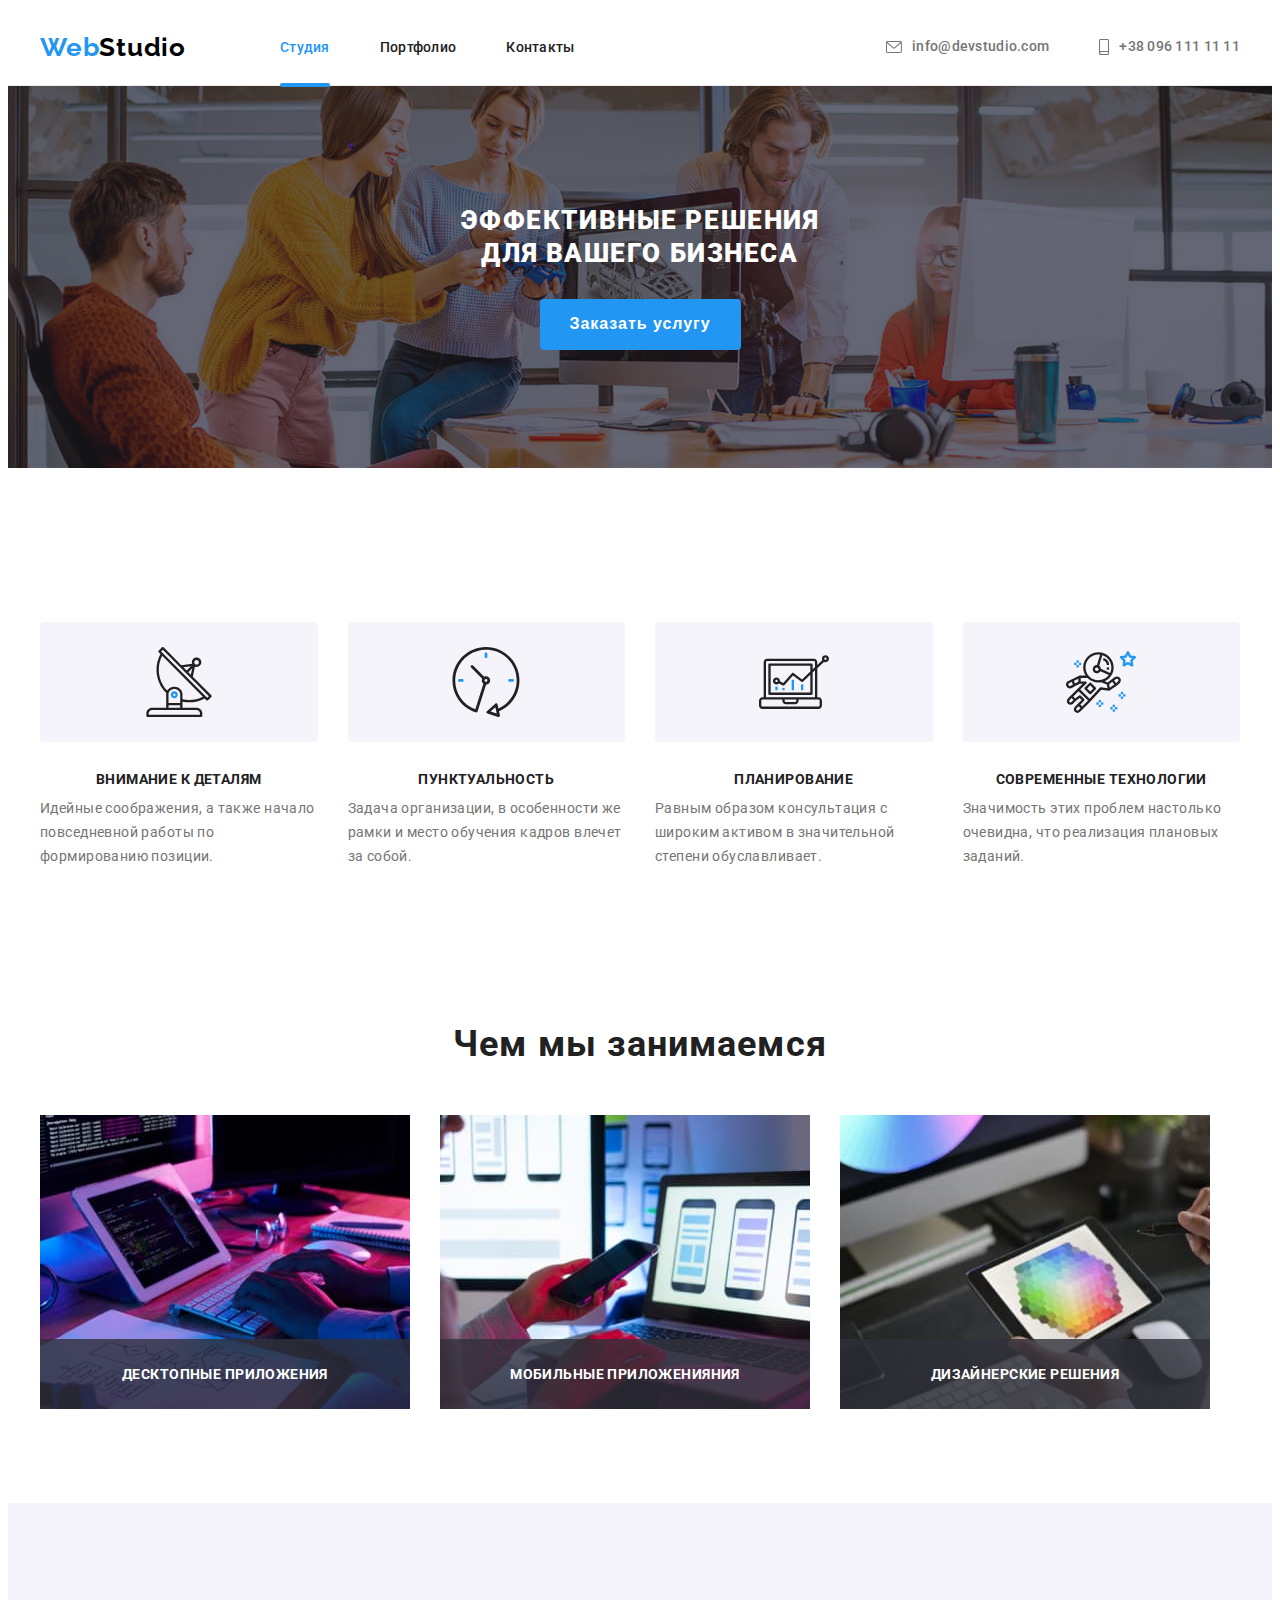
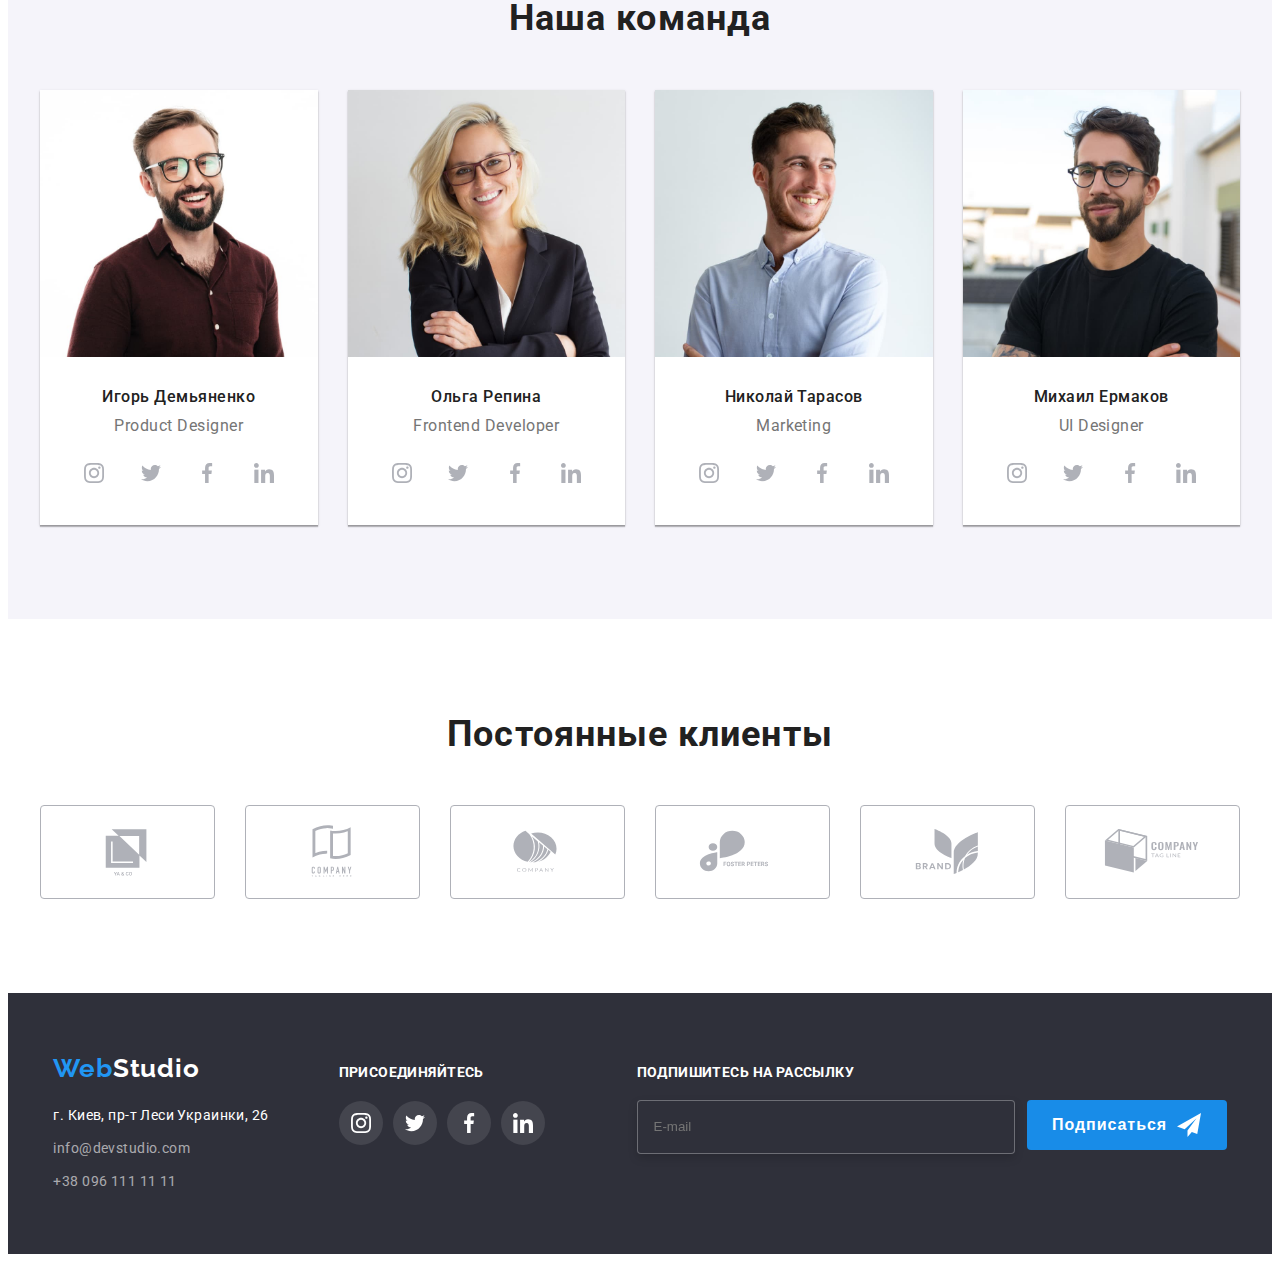
==== index.html @ 85211c17 "fin" ====
<!DOCTYPE html>
<html lang="ru">
  <head>
    <meta charset="UTF-8" />
    <meta http-equiv="X-UA-Compatible" content="IE=edge" />
    <meta name="viewport" content="width=device-width, initial-scale=1.0" />
    <title>Главная</title>
    <link rel="preconnect" href="https://fonts.googleapis.com" />
    <link rel="preconnect" href="https://fonts.gstatic.com" crossorigin />
    <link
      href="https://fonts.googleapis.com/css2?family=Raleway:wght@700&family=Roboto:wght@400;500;700;900&display=swap"
      rel="stylesheet"
    />
    <link
      rel="stylesheet"
      href="https://cdnjs.cloudflare.com/ajax/libs/modern-normalize/1.1.0/modern-normalize.min.css"
      integrity="sha512-wpPYUAdjBVSE4KJnH1VR1HeZfpl1ub8YT/NKx4PuQ5NmX2tKuGu6U/JRp5y+Y8XG2tV+wKQpNHVUX03MfMFn9Q=="
      crossorigin="anonymous"
      referrerpolicy="no-referrer"
    />
    <link rel="stylesheet" href="./css/main.min.css">
  </head>
  <body>  
    <header class="header">
      <div class="container header__container">
        <a class="logo link" href=""><span class="web">Web</span>Studio</a>
        <nav class="navigation">
          <ul class="nav-list list">
            <li class="nav-list__item">
              <a class="nav-list__link link current" href="">Студия</a>
            </li>
            <li class="nav-list__item">
              <a class="nav-list__link link" href="./portfolio.html"
                >Портфолио</a
              >
            </li>
            <li class="nav-list__item">
              <a class="nav-list__link link" href="">Контакты</a>
            </li>
          </ul>
        </nav>  
          <ul class="header-contact list">
            <li class="contact-mail-block">
              <a class="contact-mail link" href="mailto:info@devstudio.com">
                <svg class="mail-icon" width="16" height="12">
                  <use href="./img/sprite.svg#icon-envelope"></use>
                </svg>
                info@devstudio.com</a>
            </li>
            <li class="contact-number-block">
              <a class="contact-number link" href="tel:+380961111111">
                <svg class="smartphone-icon" width="10" height="16">
                  <use href="./img/sprite.svg#icon-smartphone"></use>
                </svg>
                +38 096 111 11 11</a>
            </li>
          </ul>
          <button type="button" class="mobile-menu-btn" data-modal-open> 
          <svg class="mobile-menu-btn__icon" width="40" height="40"> 
            <use href="./img/sprite.svg#burger-menu-icon" ></use> 
          </svg>
        </button>
      </div>
      <div class="mobile-menu" data-modal>
        <div class="container mobile-menu__container" >
        <button type="button" class="mobile-menu__close-btn" data-modal-close> 
          <svg class="mobile-menu__close-btn-icon" width="40" height="40"> 
            <use href="./img/sprite.svg#mobile-close-icon" ></use> 
          </svg>
        </button>
        <ul class="mob-menu-list list" >
          <li class="nav-list__item">
            <a class="nav-list__link link current" href="./index.html">Студия</a></li>
          <li class="nav-list__item">
            <a class="nav-list__link link current" href="./portfolio.html">Портфолио</a></li>
          <li class="nav-list__item">
            <a class="nav-list__link link current" href="">Контакты</a></li>
        </ul>
      </div>
      </div>
    </header>
    <main>
       <section class="hero ">
        <div class="container">
        <h1 class="main-title">Эффективные решения для вашего бизнеса</h1>
        <button class="model-button" type="button" data-modal-open>Заказать услугу</button>
        </div>
       </section>
      <section class="section">
        <div class="container">
          <h2 class="visually-hidden">Перечень выгод</h2>
          <ul class="benefits list">
            <li class="benefits-block">
              <div class="benefits-wraper">
                <svg class="benefits-icon" width="70" height="70">
                  <use href="./img/sprite.svg#icon-antenna"></use>
                </svg>
              </div>
              <h3 class="benefits-list">Внимание к деталям</h3>
              <p class="benefits-item">
                Идейные соображения, а также начало повседневной работы по
                формированию позиции.
              </p>
            </li>
            <li class="benefits-block">
              <div class="benefits-wraper">
                <svg class="benefits-icon" width="70" height="70">
                  <use href="./img/sprite.svg#icon-clock"></use>
                </svg>
              </div>
              <h3 class="benefits-list">Пунктуальность</h3>
              <p class="benefits-item">
                Задача организации, в особенности же рамки и место обучения
                кадров влечет за собой.
              </p>
            </li>
            <li class="benefits-block">
              <div class="benefits-wraper">
                <svg class="benefits-icon" width="70" height="70">
                  <use href="./img/sprite.svg#icon-diagram-1"></use>
                </svg>
              </div>
              <h3 class="benefits-list">Планирование</h3>
              <p class="benefits-item">
                Равным образом консультация с широким активом в значительной
                степени обуславливает.
              </p>
            </li>
            <li class="benefits-block">
              <div class="benefits-wraper">
                <svg class="benefits-icon" width="70" height="70">
                  <use href="./img/sprite.svg#icon-astronaut"></use>
                </svg>
              </div>
              <h3 class="benefits-list">Современные технологии</h3>
              <p class="benefits-item">
                Значимость этих проблем настолько очевидна, что реализация
                плановых заданий.
              </p>
            </li>
          </ul>
        </div>
      </section>
      <section class="section about-section">
        <div class="container">
        <h2 class="about">Чем мы занимаемся</h2>
        <ul class="about-item list">
          <li class="box">
            <img src="img/img1.jpg" alt="клавиатура" width="370" height="294" />
          <p class="box-overlay" >Десктопные приложения</p>
          </li>

          <li class="box">
            <img src="img/img2.jpg" alt="ноут" width="370" height="294" />
            <p class="box-overlay" >Мобильные приложенияния</p>
          </li>

          <li class="box">
            <img src="img/img3.jpg" alt="планшет" width="370" height="294" />
            <p class="box-overlay" >Дизайнерские решения</p>
          </li>
        </ul>
        </div>
      </section>
      <section class="our-team section">
        <div class="container">
          <h2 class="team">Наша команда</h2>
          <ul class="team-list list">
              <li class="team-card">
                <img
                  src="img/img4.jpg" 
                  alt="Игорь Демьяненко"
                  width="270"
                  height="260"
                />
                <div class="worker">
                <h3 class="name">Игорь Демьяненко</h3>
                <p class="position" lang="en">Product Designer</p>
                  <ul class="social-list list">
                    <li class="social-list__item">
                      <a class="social-list__link" href="">
                        <svg class="social-list-icon" width="20" height="20">
                          <use href="./img/sprite.svg#icon-instagram"></use>
                        </svg>
                      </a>
                    </li>
                    <li class="social-list__item">
                      <a class="social-list__link" href="">
                        <svg class="social-list-icon" width="20" height="20">
                          <use href="./img/sprite.svg#icon-twitter"></use>
                        </svg>
                      </a>
                    </li>
                    <li class="social-list__item">
                      <a class="social-list__link" href="">
                        <svg class="social-list-icon" width="20" height="20">
                          <use href="./img/sprite.svg#icon-facebook"></use>
                        </svg>
                      </a>
                    </li>
                    <li class="social-list__item">
                      <a class="social-list__link" href="">
                        <svg class="social-list-icon" width="20" height="20">
                          <use href="./img/sprite.svg#icon-linkedin"></use>
                        </svg>
                      </a>
                    </li>
                  </ul>
              </li>
            <li class="team-card">
              <img
                src="img/img5.jpg"
                alt="Ольга Репина"
                width="270"
                height="260"
              />
              <div class="worker">
              <h3 class="name">Ольга Репина</h3>
              <p class="position" lang="en">Frontend Developer</p>
              <ul class="social-list list">
                <li class="social-list__item">
                  <a class="social-list__link" href="">
                    <svg class="social-list-icon" width="20" height="20">
                      <use href="./img/sprite.svg#icon-instagram"></use>
                    </svg>
                  </a>
                </li>
                <li class="social-list__item">
                  <a class="social-list__link" href="">
                    <svg class="social-list-icon" width="20" height="20">
                      <use href="./img/sprite.svg#icon-twitter"></use>
                    </svg>
                  </a>
                </li>
                <li class="social-list__item">
                  <a class="social-list__link" href="">
                    <svg class="social-list-icon" width="20" height="20">
                      <use href="./img/sprite.svg#icon-facebook"></use>
                    </svg>
                  </a>
                </li>
                <li class="social-list__item">
                  <a class="social-list__link" href="">
                    <svg class="social-list-icon" width="20" height="20">
                      <use href="./img/sprite.svg#icon-linkedin"></use>
                    </svg>
                  </a>
                </li>
              </ul>
              </div>
            </li>
            <li class="team-card">
              <img
                src="img/img6.jpg"
                alt="Николай Тарасов"
                width="270"
                height="260"
              />
              <div class="worker">
              <h3 class="name">Николай Тарасов</h3>
              <p class="position" lang="en">Marketing</p>
              <ul class="social-list list">
                <li class="social-list__item">
                  <a class="social-list__link" href="">
                    <svg class="social-list-icon" width="20" height="20">
                      <use href="./img/sprite.svg#icon-instagram"></use>
                    </svg>
                  </a>
                </li>
                <li class="social-list__item">
                  <a class="social-list__link" href="">
                    <svg class="social-list-icon" width="20" height="20">
                      <use href="./img/sprite.svg#icon-twitter"></use>
                    </svg>
                  </a>
                </li>
                <li class="social-list__item">
                  <a class="social-list__link" href="">
                    <svg class="social-list-icon" width="20" height="20">
                      <use href="./img/sprite.svg#icon-facebook"></use>
                    </svg>
                  </a>
                </li>
                <li class="social-list__item">
                  <a class="social-list__link" href="">
                    <svg class="social-list-icon" width="20" height="20">
                      <use href="./img/sprite.svg#icon-linkedin"></use>
                    </svg>
                  </a>
                </li>
              </ul>
              </div>
            </li>
            <li class="team-card">
              <img
                src="img/img7.jpg"
                alt="Михаил Ермаков"
                width="270"
                height="260"
              />
              <div class="worker">
              <h3 class="name">Михаил Ермаков</h3>
              <p class="position" lang="en">UI Designer</p>
              <ul class="social-list list">
                <li class="social-list__item">
                  <a class="social-list__link" href="">
                    <svg class="social-list-icon" width="20" height="20">
                      <use href="./img/sprite.svg#icon-instagram"></use>
                    </svg>
                  </a>
                </li>
                <li class="social-list__item">
                  <a class="social-list__link" href="">
                    <svg class="social-list-icon" width="20" height="20">
                      <use href="./img/sprite.svg#icon-twitter"></use>
                    </svg>
                  </a>
                </li>
                <li class="social-list__item">
                  <a class="social-list__link" href="">
                    <svg class="social-list-icon" width="20" height="20">
                      <use href="./img/sprite.svg#icon-facebook"></use>
                    </svg>
                  </a>
                </li>
                <li class="social-list__item">
                  <a class="social-list__link" href="">
                    <svg class="social-list-icon" width="20" height="20">
                      <use href="./img/sprite.svg#icon-linkedin"></use>
                    </svg>
                  </a>
                </li>
              </ul>
              </div>
            </li>
          </ul>
        </div>
      </section>
      <section class="clients section">
        <div class="container">
          <h2 class="clients-title">Постоянные клиенты</h2>
          <ul class="clients-list list">
            <li class="clients-list-item">
              <a class="clients-icon" href="">
                <svg class="clients-icon-logo" width="106" height="60">
                  <use href="./img/sprite.svg#icon-Logo" width="106" height="60">
                  </use>
                </svg>
              </a>
            </li>
            <li class="clients-list-item">
              <a class="clients-icon" href="">
                <svg class="clients-icon-logo" width="106" height="60">
                  <use href="./img/sprite.svg#icon-Logo-1" width="106" height="60">
                  </use>
                </svg>
              </a>
            </li>
            <li class="clients-list-item">
              <a class="clients-icon" href="">
                <svg class="clients-icon-logo" width="106" height="60">
                  <use href="./img/sprite.svg#icon-Logo-2" width="106" height="60">
                  </use>
                </svg>
              </a>
            </li>
            <li class="clients-list-item">
              <a class="clients-icon" href="">
                <svg class="clients-icon-logo" width="106" height="60">
                  <use href="./img/sprite.svg#icon-Logo-3" width="106" height="60">
                  </use>
                </svg>
              </a>
            </li>
            <li class="clients-list-item">
              <a class="clients-icon" href="">
                <svg class="clients-icon-logo" width="106" height="60">
                  <use href="./img/sprite.svg#icon-Logo-4" width="106" height="60">
                  </use>
                </svg>
              </a>
            </li>
            <li class="clients-list-item">
              <a class="clients-icon" href="">
                <svg class="clients-icon-logo" width="106" height="60">
                  <use href="./img/sprite.svg#icon-Logo-5" width="106" height="60">
                  </use>
                </svg>
              </a>
            </li>
          </ul>
        </div>
      </section>
    </main>
    <footer class="footer">
      <div class="footer-adress container">
        <div class="footer-wrapper">
          <a class="logo-footer link" href=""
            ><span class="web-footer">Web</span>Studio</a>
          <address class="info-footer">
            <ul class="footer-list list">
              <li class="about-footer">
                <a
                  class="adres link"
                  href="https://goo.gl/maps/2WYLxE3mtBU3Ya3W9"
                  target="_blank"
                  rel="noopener noreferrer"
                  >г. Киев, пр-т Леси Украинки, 26</a
                >
              </li>
              <li class="about-footer">
                <a class="mail-footer link" href="mailto:info@devstudio.com"
                  >info@devstudio.com</a
                >
              </li>
              <li class="about-footer">
                <a class="tel-footer link" href="tel:+380961111111"
                  >+38 096 111 11 11</a
                >
              </li>
            </ul>
          </address>
        </div>
      <div class="footer-social">
        <h2 class="connect" >
          Присоединяйтесь
        </h2>
        <ul class="footer-list-social list" >
          <li class="social-list-item">
            <a class="footer-social-list-link" href="">
              <svg class="footer-social-list-icon" width="20" height="20">
                <use href="./img/sprite.svg#icon-instagram"></use>
              </svg>
            </a>
          </li>
          <li class="social-list-item">
            <a class="footer-social-list-link" href="">
              <svg class="footer-social-list-icon" width="20" height="20">
                <use href="./img/sprite.svg#icon-twitter"></use>
              </svg>
            </a>
          </li>
          <li class="social-list-item">
            <a class="footer-social-list-link" href="">
              <svg class="footer-social-list-icon" width="20" height="20">
                <use href="./img/sprite.svg#icon-facebook"></use>
              </svg>
            </a>
          </li>
          <li class="social-list-item">
            <a class="footer-social-list-link" href="">
              <svg class="footer-social-list-icon" width="20" height="20">
                <use href="./img/sprite.svg#icon-linkedin"></use>
              </svg>
            </a>
          </li>
        </ul>
      </div>
        <form class="contact-form-footer">
          <label class="contact-form-field">
           <span class="contact-form-field-name-footer">Подпишитесь на рассылку</span>
           <span class="contact-form-input-wrapper-footer">
            <input name="user-email" class="contact-form-input-footer" type="email" placeholder="E-mail" >
           </span>
          </label>
          <button type="submit" class="contact-form-btn-footer">Подписаться
            <svg class="form-icon-footer" width="24" height="24">
              <use href="./img/sprite.svg#icon-send"></use>
            </svg>
          </button>
        </form>
    </div>
   
    </footer>
    <div class="backdrop is-hidden" data-modal>
      <div class="modal">
        <button type="button" class="modal-close-btn" data-modal-close>
            <svg class="modal-close-icon" width="18" height="18">
              <use href="./img/sprite.svg#icon-close" ></use>
            </svg>
        </button>
        <p class="contact-form-field-title">Оставьте свои данные, мы вам перезвоним</p>
        <form class="contact-form">
          <label class="contact-form-field">
             <span class="contact-form-field-name">Имя</span>
             <span class="contact-form-input-wrapper">
              <input name="user-name" class="contact-form-input" type="text" required>
              <svg class="form-icon" width="12" height="12">
                <use href="./img/sprite.svg#icon-name"></use>
              </svg>
             </span>
          </label>
          <label class="contact-form-field">
            <span class="contact-form-field-name">Телефон</span>
            <span class="contact-form-input-wrapper">
             <input name="user-phone" class="contact-form-input" type="tel" required>
             <svg class="form-icon" width="12" height="12">
              <use href="./img/sprite.svg#icon-tel"></use>
            </svg>
            </span>
          </label>
          <label class="contact-form-field">
            <span class="contact-form-field-name">Почта</span>
            <span class="contact-form-input-wrapper">
             <input name="user-email" class="contact-form-input" type="email" required>   
             <svg class="form-icon" width="12" height="12">
              <use href="./img/sprite.svg#icon-mail"></use>
            </svg>
            </span>
           </label>
          <label>
            <span class="contact-form-field-name">Коментарий</span>
            <textarea name="user-message" class="contact-form-message" placeholder="Введите текст" required ></textarea>
          </label>
          <div class="contact-form-checkbox">
            <input name="accept-policy" class="contact-form-input-checkbox visually-hidden" type="checkbox" id="policy-checkbox" required>
            <label for="policy-checkbox" class="contact-form-checkbox-label">Соглашаюсь с рассылкой и принимаю&nbsp; <a class="policy" href="">Условия договора</a></label>
          </div>
          <button type="submit" class="contact-form-submit-btn">Отправить</button>
        </form>
      </div>
    </div>
    <script src="./js/modal.js"></script>
    <script src="./js/menu.js"></script>
  </body>
</html>
---- css/main.min.css ----
:root{--primary-font-family: "Roboto", sans-serif;--secondary-font-family: "Raleway", sans-serif;--accent-color: #2196f3;--primery-text-color: #212121;--secondary-text-color-light: #757575;--secondary-text-color-dark: #ffffff;--primery-text-color-logo: #000000}.visually-hidden{position:absolute;width:1px;height:1px;margin:-1px;border:0;padding:0;white-space:nowrap;-webkit-clip-path:inset(100%);clip-path:inset(100%);clip:rect(0 0 0 0);overflow:hidden}body{font-family:var(--primary-font-family);font-size:14px;letter-spacing:0.03em;background-color:var(--secondary-text-color-dark);color:var(--primery-text-color-logo)}h1,h2,h3,h4,h5,h6,p{margin-top:0;margin-bottom:0}ul{margin-top:0;margin-bottom:0;padding-left:0}img{display:block;max-width:100%;height:auto;width:100%}.list{list-style:none;padding:0;margin:0}.link{text-decoration:none}.section{padding-top:60px;padding-bottom:50px}@media screen and (min-width: 1200px){.section{padding-top:94px;padding-bottom:94px}}.container{padding-left:15px;padding-right:15px;margin:0 auto}.header__container{position:relative;display:-webkit-box;display:-ms-flexbox;display:flex;-webkit-box-pack:justify;-ms-flex-pack:justify;justify-content:space-between;-webkit-box-align:center;-ms-flex-align:center;align-items:center}@media screen and (min-width: 480px){.container{width:480px}}@media screen and (min-width: 768px){.container{width:768px}}@media screen and (min-width: 1200px){.container{width:1200px}}.model-button{padding:10px 30px;border-radius:4px;font-weight:700;font-size:16px;line-height:1.88;letter-spacing:0.06em;color:var(--secondary-text-color-dark);cursor:pointer;border:transparent;background-color:#2196f3}.model-button:hover,.model-button:focus{background-color:var(--accent-color);color:var(--secondary-text-color-dark)}.model-button-filter{font-weight:500;font-size:16px;padding:6px 22px;line-height:1.63;letter-spacing:0.03em;background-color:#f5f4fa;color:var(--primery-text-color);cursor:pointer;border-radius:4px;border:none;-webkit-transition:background-color 250ms cubic-bezier(0.4, 0, 0.2, 1),color 250ms cubic-bezier(0.4, 0, 0.2, 1),-webkit-box-shadow 250ms cubic-bezier(0.4, 0, 0.2, 1);transition:background-color 250ms cubic-bezier(0.4, 0, 0.2, 1),color 250ms cubic-bezier(0.4, 0, 0.2, 1),-webkit-box-shadow 250ms cubic-bezier(0.4, 0, 0.2, 1);transition:background-color 250ms cubic-bezier(0.4, 0, 0.2, 1),color 250ms cubic-bezier(0.4, 0, 0.2, 1),box-shadow 250ms cubic-bezier(0.4, 0, 0.2, 1);transition:background-color 250ms cubic-bezier(0.4, 0, 0.2, 1),color 250ms cubic-bezier(0.4, 0, 0.2, 1),box-shadow 250ms cubic-bezier(0.4, 0, 0.2, 1),-webkit-box-shadow 250ms cubic-bezier(0.4, 0, 0.2, 1)}.model-button-filter:hover,.model-button-filter:focus{-webkit-box-shadow:0px 3px 1px rgba(0,0,0,0.1),0px 1px 2px rgba(0,0,0,0.08),0px 2px 2px rgba(0,0,0,0.12);box-shadow:0px 3px 1px rgba(0,0,0,0.1),0px 1px 2px rgba(0,0,0,0.08),0px 2px 2px rgba(0,0,0,0.12);background-color:var(--accent-color);color:var(--secondary-text-color-dark)}.main-title{margin:0 auto 30px;font-weight:900;font-size:26px;line-height:1.26;letter-spacing:0.06em;text-transform:uppercase;color:var(--secondary-text-color-dark);max-width:360px}.clients-title{text-align:center;margin-bottom:50px;font-weight:700;font-size:36px;line-height:1.17;letter-spacing:0.03em;color:var(--primery-text-color)}.contact-form-field-title{margin-bottom:12px;font-weight:700;font-size:20px;line-height:23px;text-align:center;letter-spacing:0.03em}.social-list{display:-webkit-box;display:-ms-flexbox;display:flex;-webkit-box-pack:justify;-ms-flex-pack:justify;justify-content:space-between}.social-list-item:not(:last-child){margin-right:10px}.social-list__link{display:-webkit-box;display:-ms-flexbox;display:flex;-webkit-box-align:center;-ms-flex-align:center;align-items:center;-webkit-box-pack:center;-ms-flex-pack:center;justify-content:center;width:44px;height:44px;border-radius:50%;-webkit-transition:background-color 250ms cubic-bezier(0.4, 0, 0.2, 1);transition:background-color 250ms cubic-bezier(0.4, 0, 0.2, 1)}.social-list__link:hover,.social-list__link:focus{background-color:#2196f3}.social-list-icon{fill:#afb1b8;-webkit-transition:fill 250ms cubic-bezier(0.4, 0, 0.2, 1);transition:fill 250ms cubic-bezier(0.4, 0, 0.2, 1)}.social-list__link:hover .social-list-icon,.social-list__link:focus .social-list-icon{fill:#ffffff}@media screen and (max-width: 1199px){.footer-social{text-align:center}}@media screen and (min-width: 1200px){.footer-social{margin-left:70px}}.footer-social-list-icon{fill:#ffffff}.footer-list-social{display:-webkit-box;display:-ms-flexbox;display:flex}@media screen and (max-width: 767px){.footer-list-social{-webkit-box-pack:center;-ms-flex-pack:center;justify-content:center}}.footer-social-list-link{display:-webkit-box;display:-ms-flexbox;display:flex;-webkit-box-align:center;-ms-flex-align:center;align-items:center;-webkit-box-pack:center;-ms-flex-pack:center;justify-content:center;width:44px;height:44px;border-radius:50%;background-color:rgba(255,255,255,0.1);-webkit-transition:background-color 250ms cubic-bezier(0.4, 0, 0.2, 1);transition:background-color 250ms cubic-bezier(0.4, 0, 0.2, 1)}.footer-social-list-link:hover,.footer-social-list-link:focus{background-color:#2196f3}.logo{font-family:var(--secondary-font-family);font-weight:700;font-size:26px;line-height:1.19;letter-spacing:0.03em;color:var(--primery-text-color-logo);margin-right:94px}@media screen and (max-width: 1199px){.logo{margin-right:0}}.logo-footer{font-family:var(--secondary-font-family);font-weight:700;font-size:26px;line-height:1.19;letter-spacing:0.03em;color:var(--secondary-text-color-dark)}.web-footer{color:var(--accent-color)}.backdrop{position:fixed;top:0;left:0;width:100%;height:100%;background-color:rgba(0,0,0,0.2);-webkit-transition:opacity 500ms linear, visibility 500ms linear;transition:opacity 500ms linear, visibility 500ms linear}.backdrop.is-hidden{opacity:0;visibility:hidden;pointer-events:none}.modal{width:528px;height:580px;padding:40px;background-color:#ffffff;position:absolute;top:50%;left:50%;-webkit-transform:translate(-50%, -50%);transform:translate(-50%, -50%)}.modal-close-icon:hover{fill:var(--accent-color);-webkit-transition:fill 250ms cubic-bezier(0.4, 0, 0.2, 1);transition:fill 250ms cubic-bezier(0.4, 0, 0.2, 1)}.modal-close-btn{position:absolute;top:8px;right:8px;padding:0;display:-webkit-box;display:-ms-flexbox;display:flex;-webkit-box-pack:center;-ms-flex-pack:center;justify-content:center;-webkit-box-align:center;-ms-flex-align:center;align-items:center;width:30px;height:30px;border-radius:50%;border:1px solid rgba(0,0,0,0.1);background-color:transparent;cursor:pointer;-webkit-transition:border-color 250ms cubic-bezier(0.4, 0, 0.2, 1);transition:border-color 250ms cubic-bezier(0.4, 0, 0.2, 1)}.modal-close-btn:focus,.modal-close-btn:hover{border-color:var(--accent-color)}.contact-form-field{display:block;margin-bottom:4px}.contact-form-input{width:100%;height:40px;padding-left:42px;border:1px solid rgba(33,33,33,0.2);border-radius:4px;margin-top:4px;cursor:pointer;-webkit-transition:border-color 250ms cubic-bezier(0.4, 0, 0.2, 1);transition:border-color 250ms cubic-bezier(0.4, 0, 0.2, 1)}.contact-form-input:focus,.contact-form-input:hover{outline:none;border-color:var(--accent-color)}.contact-form-input:focus+.form-icon{fill:var(--accent-color)}.contact-form-message{width:100%;height:138px;border:1px solid rgba(33,33,33,0.2);border-radius:4px;margin-top:4px;padding:12px 16px;resize:none;cursor:pointer;-webkit-transition:border-color 250ms cubic-bezier(0.4, 0, 0.2, 1);transition:border-color 250ms cubic-bezier(0.4, 0, 0.2, 1)}.contact-form-message::-webkit-input-placeholder{font-weight:400;font-size:14px;line-height:16px;letter-spacing:0.01em;color:rgba(117,117,117,0.5)}.contact-form-message:-ms-input-placeholder{font-weight:400;font-size:14px;line-height:16px;letter-spacing:0.01em;color:rgba(117,117,117,0.5)}.contact-form-message::-ms-input-placeholder{font-weight:400;font-size:14px;line-height:16px;letter-spacing:0.01em;color:rgba(117,117,117,0.5)}.contact-form-message::placeholder{font-weight:400;font-size:14px;line-height:16px;letter-spacing:0.01em;color:rgba(117,117,117,0.5)}.contact-form-message:focus,.contact-form-message:hover{outline:none;border-color:var(--accent-color)}.contact-form-field-name{font-weight:400;font-size:12px;line-height:14px;letter-spacing:0.01em;color:#757575}.contact-form-input-wrapper{position:relative;display:block;margin-top:4px}.form-icon{position:absolute;width:12px;height:12px;top:54%;left:12px;-webkit-transform:translateY(-50%);transform:translateY(-50%);-webkit-transition:fill 250ms cubic-bezier(0.4, 0, 0.2, 1);transition:fill 250ms cubic-bezier(0.4, 0, 0.2, 1)}.contact-form-checkbox-label{display:-webkit-box;display:-ms-flexbox;display:flex;-webkit-box-align:center;-ms-flex-align:center;align-items:center;font-weight:400;font-size:14px;line-height:24px;letter-spacing:0.03em;color:#757575}.contact-form-checkbox-label::before{display:inline-block;width:16px;height:16px;border:1px solid #212121;border-radius:2px;content:"";margin-right:8px}.contact-form-input-checkbox:focus+.contact-form-checkbox-label::before{outline:1px solid var(--accent-color);border:none}.contact-form-input-checkbox:checked+.contact-form-checkbox-label::before{background-color:var(--accent-color);background-image:url(../img/checkbox-icon.svg);background-position:center;background-repeat:no-repeat;border:none}.policy{color:var(--accent-color)}.contact-form-submit-btn{display:block;padding:10px 56px;width:200px;height:50px;margin-top:30px;margin-left:auto;margin-right:auto;border-radius:4px;font-weight:700;font-size:16px;line-height:1.88;letter-spacing:0.06em;color:var(--secondary-text-color-dark);cursor:pointer;border:transparent;background:#188CE8}@media screen and (min-width: 1200px){.contact-form-footer{display:-webkit-box;display:-ms-flexbox;display:flex;margin-left:92px}}@media screen and (max-width: 1199px){.contact-form-footer .contact-form-field{text-align:center;margin-top:60px}}@media screen and (min-width: 768px) and (max-width: 1199px){.contact-form-footer{margin-top:60px}}.contact-form-field-name-footer{font-weight:700;text-transform:uppercase;color:var(--secondary-text-color-dark)}.contact-form-input-wrapper-footer{display:block;margin-top:20px}.contact-form-input-footer{width:100%;height:50px;padding-left:16px;background-color:#2F303A;border:1px solid rgba(255,255,255,0.3);-webkit-filter:drop-shadow(0px 4px 4px rgba(0,0,0,0.15));filter:drop-shadow(0px 4px 4px rgba(0,0,0,0.15));border-radius:4px;color:var(--secondary-text-color-dark)}@media screen and (min-width: 768px){.contact-form-input-footer{width:450px}}@media screen and (min-width: 1200px){.contact-form-input-footer{width:358px}}.contact-form-btn-footer{margin-left:auto;margin-right:auto;display:-webkit-box;display:-ms-flexbox;display:flex;-webkit-box-pack:center;-ms-flex-pack:center;justify-content:center;-webkit-box-align:center;-ms-flex-align:center;align-items:center;width:200px;height:50px;margin-top:20px;border-radius:4px;font-weight:700;font-size:16px;line-height:1.88;letter-spacing:0.06em;color:var(--secondary-text-color-dark);cursor:pointer;border:transparent;background:#188CE8}@media screen and (min-width: 1200px){.contact-form-btn-footer{margin-left:12px;margin-top:36px}}.form-icon-footer{margin-left:10px}@media screen and (max-width: 767px){.navigation{display:none}}@media screen and (max-width: 767px){.header-contact{display:none}}@media screen and (min-width: 1200px){.header-contact{margin-left:auto;display:-webkit-box;display:-ms-flexbox;display:flex}}.header{position:relative;padding-top:10px;padding-bottom:10px}@media screen and (min-width: 768px){.header{padding-top:24px;padding-bottom:22px;border-bottom:1px solid #ececec}}.web{color:var(--accent-color)}.mobile-menu-btn{background-color:transparent;border:none;padding:0;line-height:0}@media screen and (min-width: 768px){.mobile-menu-btn{display:none}}.mobile-menu{position:absolute;top:0;left:0;overflow:auto;width:100%;height:100vh;background-color:#ffffff;opacity:0;visibility:hidden;pointer-events:none;-webkit-transition:opacity 250ms linear, visibility 250ms linear;transition:opacity 250ms linear, visibility 250ms linear}.mobile-menu.is-open{opacity:1;visibility:visible;pointer-events:auto}.mobile-menu__close-btn{position:absolute;top:10px;right:15px;background-color:transparent;border:none;padding:0;line-height:0}.mobile-menu__container{position:relative;padding-top:48px;padding-bottom:48px;padding-left:40px}.mob-menu-list{font-style:normal;font-weight:500;font-size:40px;line-height:47px;letter-spacing:.02em}.mob-menu-list-item{margin-bottom:32px}.mob-menu-list-link{text-decoration:none;color:#212121}.nav-list__link{font-weight:500;font-size:14px;line-height:1.14;letter-spacing:0.02em;color:var(--primery-text-color);-webkit-transition:color 250ms cubic-bezier(0.4, 0, 0.2, 1);transition:color 250ms cubic-bezier(0.4, 0, 0.2, 1)}.nav-list__link:hover,.nav-list__link:focus{color:var(--accent-color)}@media screen and (min-width: 1200px){.header__container{display:-webkit-box;display:-ms-flexbox;display:flex;-webkit-box-align:center;-ms-flex-align:center;align-items:center}}@media screen and (min-width: 768px){.nav-list{display:-webkit-box;display:-ms-flexbox;display:flex;-webkit-box-align:center;-ms-flex-align:center;align-items:center}}@media screen and (min-width: 1200px){.header-contact{margin-left:auto;display:-webkit-box;display:-ms-flexbox;display:flex}}.web{color:var(--accent-color)}.nav-list__link{font-weight:500;font-size:14px;line-height:1.14;letter-spacing:0.02em;color:var(--primery-text-color);-webkit-transition:color 250ms cubic-bezier(0.4, 0, 0.2, 1);transition:color 250ms cubic-bezier(0.4, 0, 0.2, 1)}.nav-list__link:hover,.nav-list__link:focus{color:var(--accent-color)}@media screen and (min-width: 768px){.nav-list__item{position:relative}.nav-list__item:not(:last-child){margin-right:50px}}.current{color:var(--accent-color)}.current::after{content:"";position:absolute;bottom:-31px;left:0;width:100%;height:4px;border-radius:2px;background-color:var(--accent-color)}.contact-mail-block{display:-webkit-box;display:-ms-flexbox;display:flex}@media screen and (max-width: 1199px){.contact-mail-block{margin-bottom:6px}}@media screen and (min-width: 1200px){.contact-mail-block{margin-right:50px}}.contact-mail{display:-webkit-box;display:-ms-flexbox;display:flex;-webkit-box-align:center;-ms-flex-align:center;align-items:center;font-weight:500;font-size:14px;line-height:1.14;letter-spacing:0.02em;color:var(--secondary-text-color-light);-webkit-transition:color 250ms cubic-bezier(0.4, 0, 0.2, 1);transition:color 250ms cubic-bezier(0.4, 0, 0.2, 1)}.contact-mail:hover,.contact-mail:focus{color:var(--accent-color)}.mail-icon{margin-right:10px;fill:currentColor;height:16px}.contact-number-block{display:-webkit-box;display:-ms-flexbox;display:flex}.smartphone-icon{margin-right:10px;fill:currentColor;height:16px}.contact-number{display:-webkit-box;display:-ms-flexbox;display:flex;-webkit-box-align:center;-ms-flex-align:center;align-items:center;font-weight:500;font-size:14px;line-height:1.14;letter-spacing:0.02em;color:var(--secondary-text-color-light);-webkit-transition:color 250ms cubic-bezier(0.4, 0, 0.2, 1);transition:color 250ms cubic-bezier(0.4, 0, 0.2, 1)}.contact-number:hover,.contact-number:focus{color:var(--accent-color)}.hero{background-image:-webkit-gradient(linear, left top, left bottom, from(rgba(47,48,58,0.4)), to(rgba(47,48,58,0.4))),url("../img/hero/Img (9).jpg");background-image:linear-gradient(rgba(47,48,58,0.4), rgba(47,48,58,0.4)),url("../img/hero/Img (9).jpg");background-size:cover;background-repeat:no-repeat;background-position:center;background-color:#c4c4c4;text-align:center;padding-top:118px;padding-bottom:118px;margin-right:auto;margin-left:auto}.our-team{background-color:#f5f4fa}.team{margin-bottom:50px;text-align:center;font-weight:700;font-size:36px;line-height:1.17;letter-spacing:0.03em;color:var(--primery-text-color)}.team-list{display:-webkit-box;display:-ms-flexbox;display:flex;-ms-flex-wrap:wrap;flex-wrap:wrap;gap:30px}.team-card{-webkit-box-shadow:0px 1px 3px rgba(0,0,0,0.12),0px 1px 1px rgba(0,0,0,0.14),0px 2px 1px rgba(0,0,0,0.2);box-shadow:0px 1px 3px rgba(0,0,0,0.12),0px 1px 1px rgba(0,0,0,0.14),0px 2px 1px rgba(0,0,0,0.2);background-color:#ffffff}@media screen and (min-width: 768px){.team-card{width:calc((100% - 30px) / 2)}}@media screen and (min-width: 1200px){.team-card{width:calc((100% - 90px) / 4)}}.worker{padding-top:30px;padding-bottom:30px;padding-left:32px;padding-right:32px}.name{text-align:center;font-weight:500;font-size:16px;line-height:1.19;letter-spacing:0.03em;color:var(--primery-text-color)}.position{text-align:center;margin-top:10px;font-size:16px;line-height:1.19;letter-spacing:0.03em;color:var(--secondary-text-color-light);margin-bottom:16px}.benefits{margin-top:60px;margin-bottom:60px;display:-webkit-box;display:-ms-flexbox;display:flex;-ms-flex-wrap:wrap;flex-wrap:wrap;gap:30px}.benefits-wraper{display:-webkit-box;display:-ms-flexbox;display:flex;-webkit-box-pack:center;-ms-flex-pack:center;justify-content:center;-webkit-box-align:center;-ms-flex-align:center;align-items:center;height:120px;margin-bottom:30px;border-radius:4px;background-color:#f5f4fa}.benefits-list{text-align:center;margin-bottom:10px;font-weight:700;font-size:14px;line-height:1.14;letter-spacing:0.03em;text-transform:uppercase;color:var(--primery-text-color)}.benefits-item{font-size:14px;line-height:1.71;letter-spacing:0.03em;color:var(--secondary-text-color-light)}.benefits-block{width:100%}@media screen and (min-width: 768px){.benefits-block{width:calc((100% - 30px) / 2)}}@media screen and (min-width: 1200px){.benefits-block{width:calc((100% - 90px) / 4)}}.about-section{padding-top:0px}@media screen and (max-width: 1199px){.about-section{display:none}}.about{text-align:center;margin-bottom:50px;font-weight:700;font-size:36px;line-height:1.17;letter-spacing:0.03em;color:var(--primery-text-color)}.about-item{display:-webkit-box;display:-ms-flexbox;display:flex;-ms-flex-preferred-size:calc((100% - 60px) / 3);flex-basis:calc((100% - 60px) / 3)}.box{position:relative}.box:not(:last-child){margin-right:30px}.box-overlay{display:-webkit-box;display:-ms-flexbox;display:flex;-webkit-box-pack:center;-ms-flex-pack:center;justify-content:center;-webkit-box-align:center;-ms-flex-align:center;align-items:center;position:absolute;bottom:0;left:0;width:100%;height:70px;font-family:"Roboto";font-weight:700;font-size:14px;line-height:16px;text-transform:uppercase;color:var(--secondary-text-color-dark);background:rgba(47,48,58,0.8)}.clients-list{display:-webkit-box;display:-ms-flexbox;display:flex;-ms-flex-wrap:wrap;flex-wrap:wrap;gap:30px}.clients-list-item{width:100%}@media screen and (max-width: 767px){.clients-list-item{width:calc((100% - 30px) / 2)}}@media screen and (min-width: 768px){.clients-list-item{width:calc((100% - 60px) / 3)}}@media screen and (min-width: 1200px){.clients-list-item{width:calc((100% - 150px) / 6)}}.clients-icon{display:-webkit-box;display:-ms-flexbox;display:flex;-webkit-box-align:center;-ms-flex-align:center;align-items:center;-webkit-box-pack:center;-ms-flex-pack:center;justify-content:center;height:92px;border:1px solid #afb1b8;border-radius:4px;-webkit-transition:border 250ms cubic-bezier(0.4, 0, 0.2, 1);transition:border 250ms cubic-bezier(0.4, 0, 0.2, 1)}.clients-icon:hover .clients-icon-logo{fill:var(--accent-color)}.clients-icon:hover{color:var(--accent-color);border:1px solid var(--accent-color)}.clients-icon-logo{fill:#afb1b8;-webkit-transition:fill 250ms cubic-bezier(0.4, 0, 0.2, 1);transition:fill 250ms cubic-bezier(0.4, 0, 0.2, 1)}.footer{padding-bottom:60px;padding-top:60px;background-color:#2f303a}@media screen and (min-width: 768px){.footer-adress{display:-webkit-box;display:-ms-flexbox;display:flex;-webkit-box-align:baseline;-ms-flex-align:baseline;align-items:baseline;-ms-flex-wrap:wrap;flex-wrap:wrap;-webkit-box-pack:center;-ms-flex-pack:center;justify-content:center}}@media screen and (min-width: 1200px){.footer-adress{display:-webkit-box;display:-ms-flexbox;display:flex;-webkit-box-align:baseline;-ms-flex-align:baseline;align-items:baseline}}@media screen and (max-width: 767px){.footer-wrapper{text-align:center;margin-bottom:60px}}@media screen and (min-width: 768px) and (max-width: 1200px){.footer-wrapper{margin-right:165px}}.info-footer{margin-top:20px}.about-footer:not(:last-child){margin-bottom:9px}.adres{font-style:normal;font-weight:normal;font-size:14px;line-height:1.71;letter-spacing:0.03em;color:var(--secondary-text-color-dark);-webkit-transition:color 250ms cubic-bezier(0.4, 0, 0.2, 1);transition:color 250ms cubic-bezier(0.4, 0, 0.2, 1)}.adres:hover,.adres:focus{color:var(--accent-color)}.mail-footer{font-style:normal;font-size:14px;line-height:1.71;letter-spacing:0.03em;color:rgba(255,255,255,0.6);-webkit-transition:color 250ms cubic-bezier(0.4, 0, 0.2, 1);transition:color 250ms cubic-bezier(0.4, 0, 0.2, 1)}.mail-footer:hover,.mail-footer:focus{color:var(--accent-color);opacity:initial}.tel-footer{font-style:normal;font-size:14px;line-height:1.71;letter-spacing:0.03em;color:rgba(255,255,255,0.6);-webkit-transition:color 250ms cubic-bezier(0.4, 0, 0.2, 1);transition:color 250ms cubic-bezier(0.4, 0, 0.2, 1)}.tel-footer:hover,.tel-footer:focus{color:var(--accent-color);opacity:initial}.connect{font-family:inherit;font-style:normal;font-weight:700;font-size:14px;line-height:1.14;letter-spacing:00.03em;text-transform:uppercase;color:var(--secondary-text-color-dark);margin-bottom:20px}.pane{display:none}.portfolio-list{display:-webkit-box;display:-ms-flexbox;display:flex;-webkit-box-pack:center;-ms-flex-pack:center;justify-content:center}.filter:not(:last-child){margin-right:8px}.model-button-filter{font-weight:500;font-size:16px;padding:6px 22px;line-height:1.63;letter-spacing:0.03em;background-color:#f5f4fa;color:var(--primery-text-color);cursor:pointer;border-radius:4px;border:none;-webkit-transition:background-color 250ms cubic-bezier(0.4, 0, 0.2, 1),color 250ms cubic-bezier(0.4, 0, 0.2, 1),-webkit-box-shadow 250ms cubic-bezier(0.4, 0, 0.2, 1);transition:background-color 250ms cubic-bezier(0.4, 0, 0.2, 1),color 250ms cubic-bezier(0.4, 0, 0.2, 1),-webkit-box-shadow 250ms cubic-bezier(0.4, 0, 0.2, 1);transition:background-color 250ms cubic-bezier(0.4, 0, 0.2, 1),color 250ms cubic-bezier(0.4, 0, 0.2, 1),box-shadow 250ms cubic-bezier(0.4, 0, 0.2, 1);transition:background-color 250ms cubic-bezier(0.4, 0, 0.2, 1),color 250ms cubic-bezier(0.4, 0, 0.2, 1),box-shadow 250ms cubic-bezier(0.4, 0, 0.2, 1),-webkit-box-shadow 250ms cubic-bezier(0.4, 0, 0.2, 1)}.model-button-filter:hover,.model-button-filter:focus{-webkit-box-shadow:0px 3px 1px rgba(0,0,0,0.1),0px 1px 2px rgba(0,0,0,0.08),0px 2px 2px rgba(0,0,0,0.12);box-shadow:0px 3px 1px rgba(0,0,0,0.1),0px 1px 2px rgba(0,0,0,0.08),0px 2px 2px rgba(0,0,0,0.12);background-color:var(--accent-color);color:var(--secondary-text-color-dark)}.project{display:-webkit-box;display:-ms-flexbox;display:flex;-ms-flex-wrap:wrap;flex-wrap:wrap;margin-left:-30px;margin-top:50px;margin-bottom:-30px}.project-group{margin-left:30px;margin-bottom:30px;width:370px;height:404px}.work-link{display:block;text-decoration:none;color:inherit;-webkit-transition:-webkit-box-shadow 250ms cubic-bezier(0.4, 0, 0.2, 1);transition:-webkit-box-shadow 250ms cubic-bezier(0.4, 0, 0.2, 1);transition:box-shadow 250ms cubic-bezier(0.4, 0, 0.2, 1);transition:box-shadow 250ms cubic-bezier(0.4, 0, 0.2, 1), -webkit-box-shadow 250ms cubic-bezier(0.4, 0, 0.2, 1)}.work-link:hover,.work-link:focus{-webkit-box-shadow:0px 1px 1px rgba(0,0,0,0.12),0px 4px 4px rgba(0,0,0,0.06),1px 4px 6px rgba(0,0,0,0.16);box-shadow:0px 1px 1px rgba(0,0,0,0.12),0px 4px 4px rgba(0,0,0,0.06),1px 4px 6px rgba(0,0,0,0.16)}.group{padding:20px 24px;border-bottom:1px solid #eeeeee;border-left:1px solid #eeeeee;border-right:1px solid #eeeeee}.works{margin-bottom:4px;font-weight:700;font-size:18px;line-height:2;letter-spacing:0.06em;color:var(--primery-text-color)}.works-item{font-size:16px;line-height:1.88;letter-spacing:0.03em;color:var(--secondary-text-color-light)}.overlay-card{position:relative;overflow:hidden}.overlay{position:absolute;top:0;left:0;width:100%;height:100%;background-color:rgba(33,150,243,0.9);color:var(--secondary-text-color-dark);padding:62px 24px;font-family:var(--primary-font-family);font-style:normal;font-weight:400;font-size:18px;line-height:28px;letter-spacing:0.03em;overflow:auto;-webkit-transform:translateY(100%);transform:translateY(100%);-webkit-transition:-webkit-transform 250ms cubic-bezier(0.4, 0, 0.2, 1);transition:-webkit-transform 250ms cubic-bezier(0.4, 0, 0.2, 1);transition:transform 250ms cubic-bezier(0.4, 0, 0.2, 1);transition:transform 250ms cubic-bezier(0.4, 0, 0.2, 1), -webkit-transform 250ms cubic-bezier(0.4, 0, 0.2, 1)}.work-link:hover .overlay,.work-link:focus .overlay{-webkit-transform:translateY(0%);transform:translateY(0%)}
/*# sourceMappingURL=main.min.css.map */
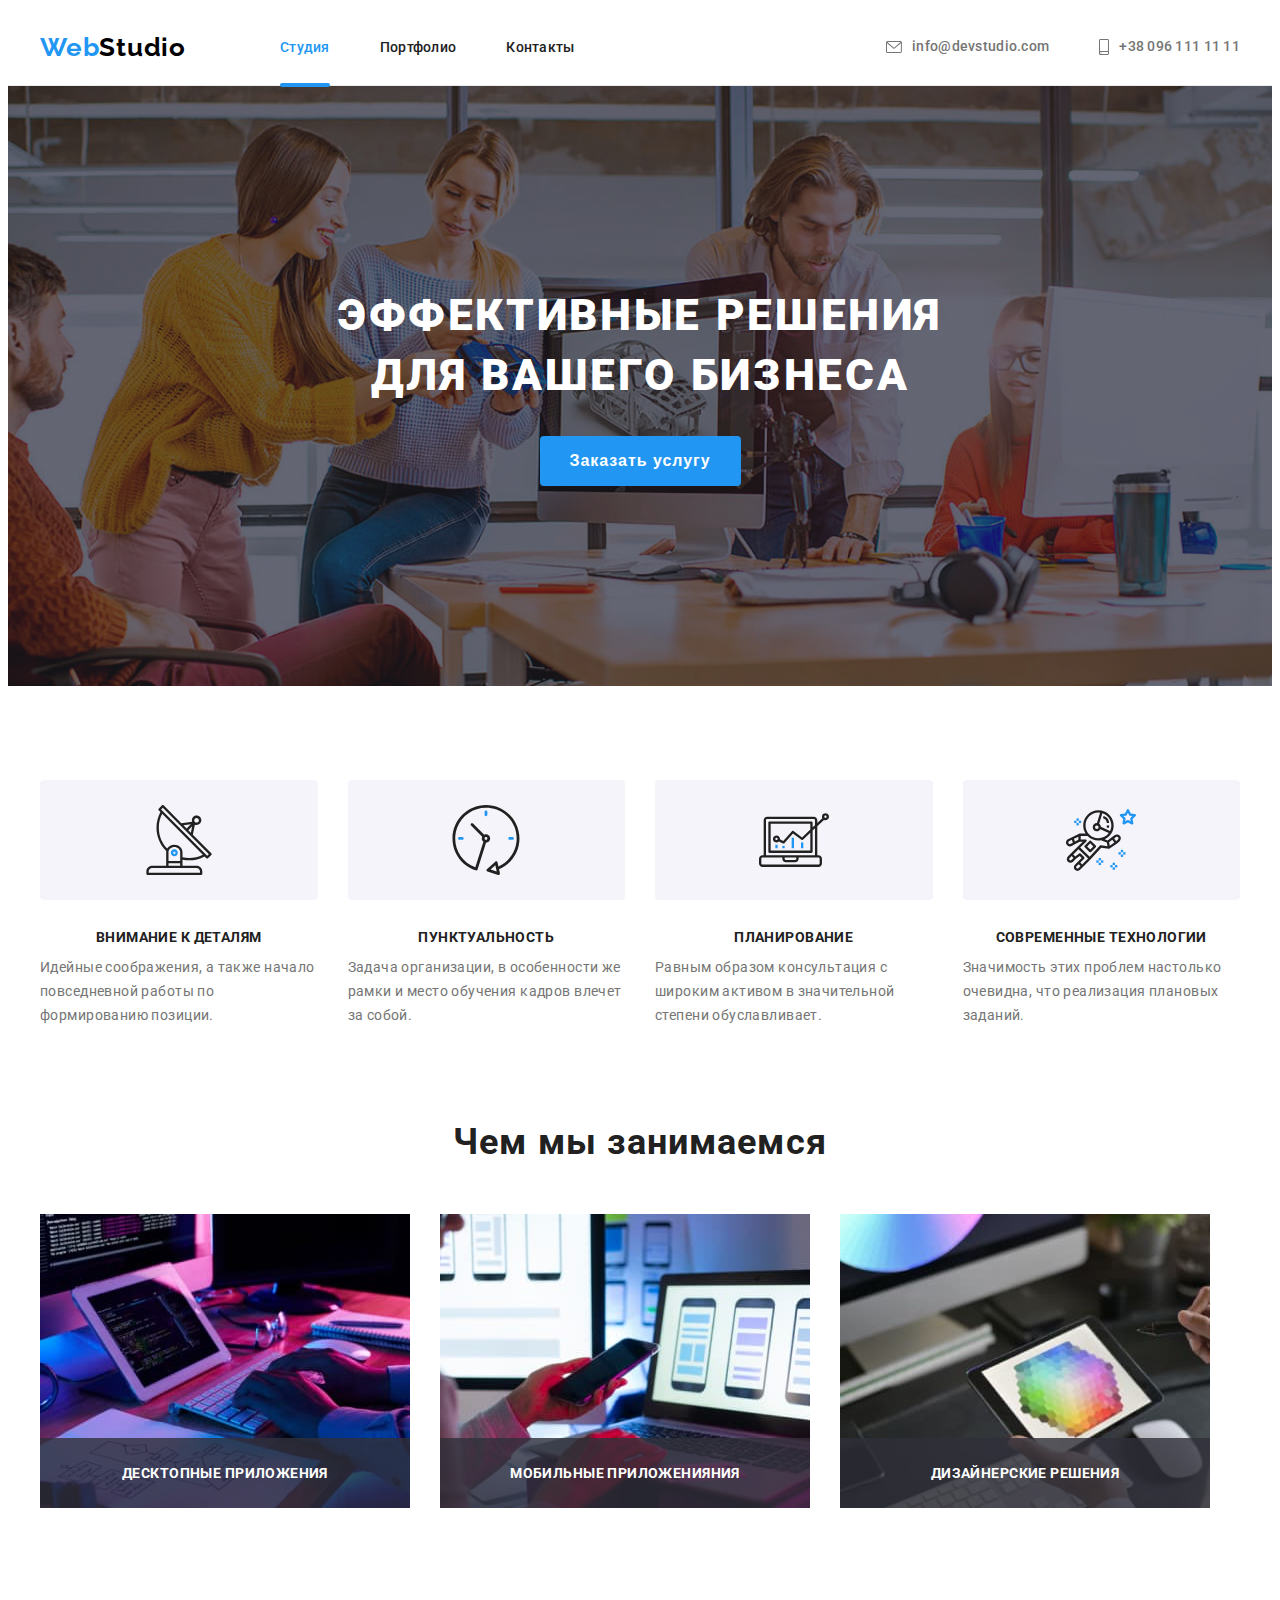
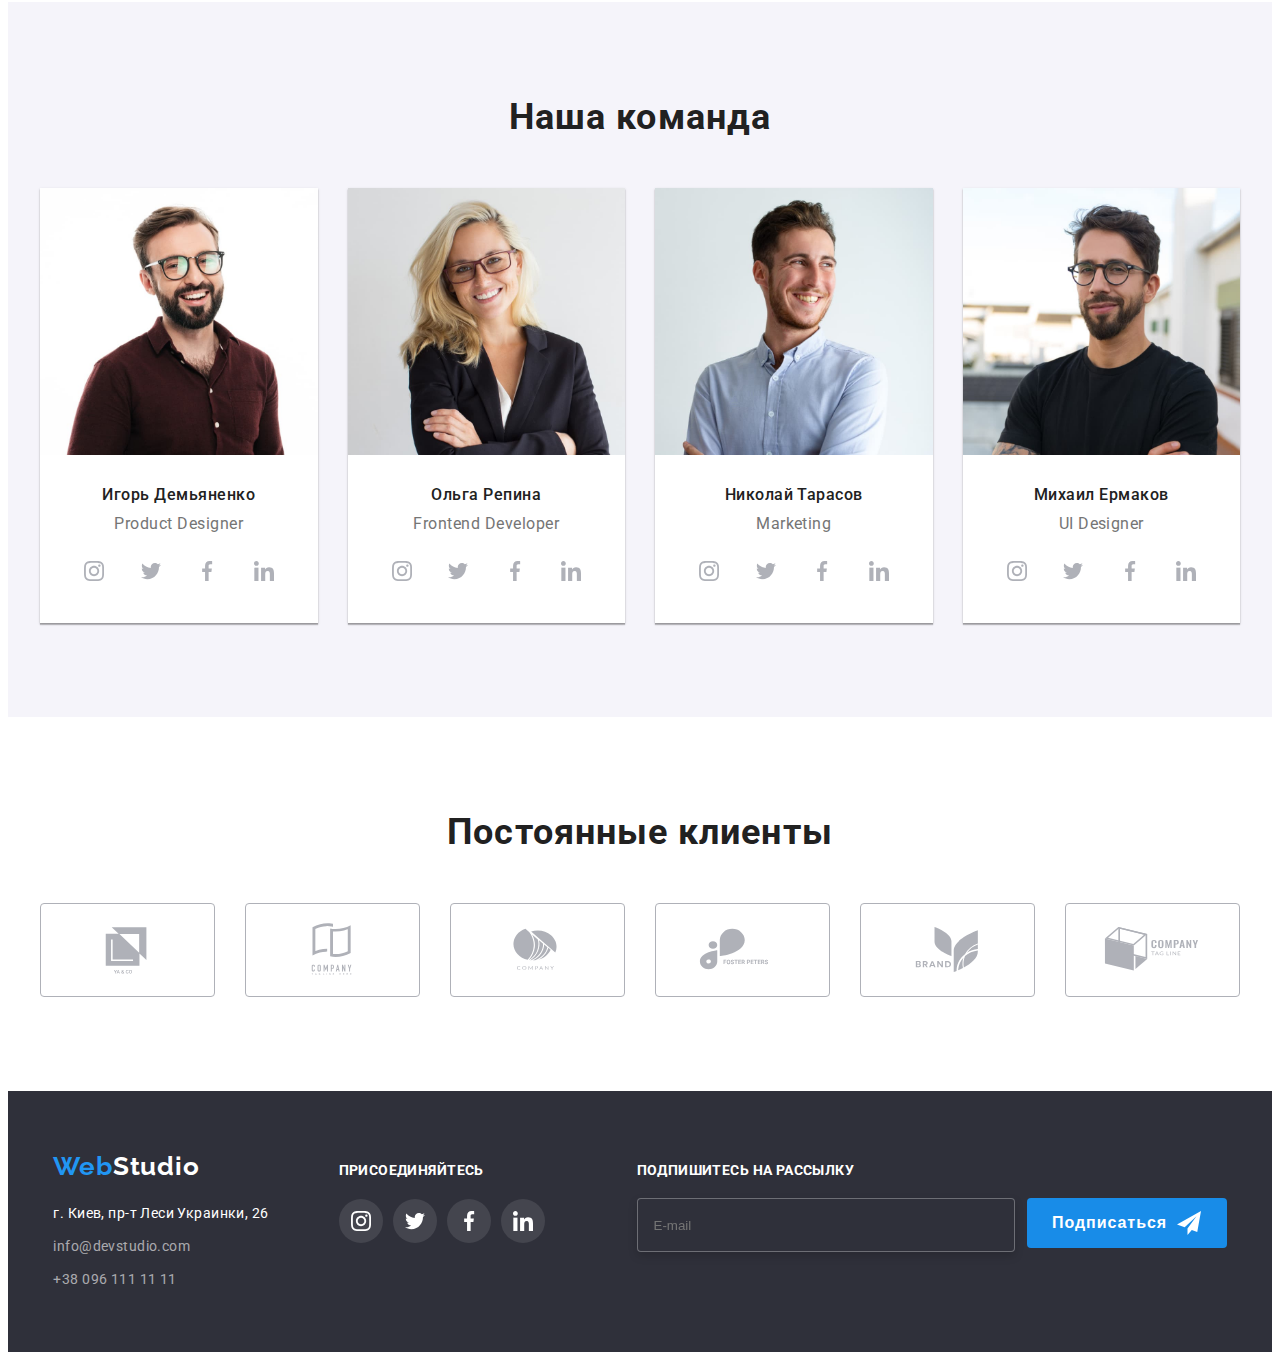
==== commit e5f0293c: "fin" ====
--- a/index.html
+++ b/index.html
@@ -55,26 +55,50 @@
                 +38 096 111 11 11</a>
             </li>
           </ul>
-          <button type="button" class="mobile-menu-btn" data-modal-open> 
+          <button type="button" class="mobile-menu-btn" > 
           <svg class="mobile-menu-btn__icon" width="40" height="40"> 
             <use href="./img/sprite.svg#burger-menu-icon" ></use> 
           </svg>
         </button>
       </div>
-      <div class="mobile-menu" data-modal>
+      <div class="mobile-menu">
         <div class="container mobile-menu__container" >
-        <button type="button" class="mobile-menu__close-btn" data-modal-close> 
+        <button type="button" class="mobile-menu__close-btn" > 
           <svg class="mobile-menu__close-btn-icon" width="40" height="40"> 
             <use href="./img/sprite.svg#mobile-close-icon" ></use> 
           </svg>
         </button>
         <ul class="mob-menu-list list" >
-          <li class="nav-list__item">
-            <a class="nav-list__link link current" href="./index.html">Студия</a></li>
-          <li class="nav-list__item">
-            <a class="nav-list__link link current" href="./portfolio.html">Портфолио</a></li>
-          <li class="nav-list__item">
-            <a class="nav-list__link link current" href="">Контакты</a></li>
+          <li class="mob-nav-list__item">
+            <a class="mob-nav-list__link link " href="./index.html">Студия</a></li>
+          <li class="mob-nav-list__item">
+            <a class="mob-nav-list__link link " href="./portfolio.html">Портфолио</a></li>
+          <li class="mob-nav-list__item">
+            <a class="mob-nav-list__link link " href="">Контакты</a></li>
+        </ul>
+      </div>
+      <div class="mob-menu-bottom container">
+        <ul class="mob-menu__links list">
+          <li class="mob-menu-item-tel">
+            <a class="mob-menu__link-tel" href="tel:+380961111111"> +38 096 111 11 11</a>
+          </li>
+          <li class="mob-menu-item">
+            <a class="mob-menu__link-mail" href="mailto:info@devstudio.com"> info@devstudio.com </a>
+          </li>
+        </ul>
+        <ul class="mob-menu-social list">
+          <li class="mob-menu-social__item">
+            <a class="menu-social-link link" href="#">Instagram</a>
+          </li>
+          <li class="mob-menu-social__item">
+            <a class="menu-social-link link" href="#">Twitter</a>
+          </li>
+          <li class="mob-menu-social__item">
+            <a class="menu-social-link link" href="#">Facebook</a>
+          </li>
+          <li class="mob-menu-social__item">
+            <a class="menu-social-link" href="#">LinkedIn</a>
+          </li>
         </ul>
       </div>
       </div>
--- a/css/main.min.css
+++ b/css/main.min.css
@@ -1,2 +1 @@
-:root{--primary-font-family: "Roboto", sans-serif;--secondary-font-family: "Raleway", sans-serif;--accent-color: #2196f3;--primery-text-color: #212121;--secondary-text-color-light: #757575;--secondary-text-color-dark: #ffffff;--primery-text-color-logo: #000000}.visually-hidden{position:absolute;width:1px;height:1px;margin:-1px;border:0;padding:0;white-space:nowrap;-webkit-clip-path:inset(100%);clip-path:inset(100%);clip:rect(0 0 0 0);overflow:hidden}body{font-family:var(--primary-font-family);font-size:14px;letter-spacing:0.03em;background-color:var(--secondary-text-color-dark);color:var(--primery-text-color-logo)}h1,h2,h3,h4,h5,h6,p{margin-top:0;margin-bottom:0}ul{margin-top:0;margin-bottom:0;padding-left:0}img{display:block;max-width:100%;height:auto;width:100%}.list{list-style:none;padding:0;margin:0}.link{text-decoration:none}.section{padding-top:60px;padding-bottom:50px}@media screen and (min-width: 1200px){.section{padding-top:94px;padding-bottom:94px}}.container{padding-left:15px;padding-right:15px;margin:0 auto}.header__container{position:relative;display:-webkit-box;display:-ms-flexbox;display:flex;-webkit-box-pack:justify;-ms-flex-pack:justify;justify-content:space-between;-webkit-box-align:center;-ms-flex-align:center;align-items:center}@media screen and (min-width: 480px){.container{width:480px}}@media screen and (min-width: 768px){.container{width:768px}}@media screen and (min-width: 1200px){.container{width:1200px}}.model-button{padding:10px 30px;border-radius:4px;font-weight:700;font-size:16px;line-height:1.88;letter-spacing:0.06em;color:var(--secondary-text-color-dark);cursor:pointer;border:transparent;background-color:#2196f3}.model-button:hover,.model-button:focus{background-color:var(--accent-color);color:var(--secondary-text-color-dark)}.model-button-filter{font-weight:500;font-size:16px;padding:6px 22px;line-height:1.63;letter-spacing:0.03em;background-color:#f5f4fa;color:var(--primery-text-color);cursor:pointer;border-radius:4px;border:none;-webkit-transition:background-color 250ms cubic-bezier(0.4, 0, 0.2, 1),color 250ms cubic-bezier(0.4, 0, 0.2, 1),-webkit-box-shadow 250ms cubic-bezier(0.4, 0, 0.2, 1);transition:background-color 250ms cubic-bezier(0.4, 0, 0.2, 1),color 250ms cubic-bezier(0.4, 0, 0.2, 1),-webkit-box-shadow 250ms cubic-bezier(0.4, 0, 0.2, 1);transition:background-color 250ms cubic-bezier(0.4, 0, 0.2, 1),color 250ms cubic-bezier(0.4, 0, 0.2, 1),box-shadow 250ms cubic-bezier(0.4, 0, 0.2, 1);transition:background-color 250ms cubic-bezier(0.4, 0, 0.2, 1),color 250ms cubic-bezier(0.4, 0, 0.2, 1),box-shadow 250ms cubic-bezier(0.4, 0, 0.2, 1),-webkit-box-shadow 250ms cubic-bezier(0.4, 0, 0.2, 1)}.model-button-filter:hover,.model-button-filter:focus{-webkit-box-shadow:0px 3px 1px rgba(0,0,0,0.1),0px 1px 2px rgba(0,0,0,0.08),0px 2px 2px rgba(0,0,0,0.12);box-shadow:0px 3px 1px rgba(0,0,0,0.1),0px 1px 2px rgba(0,0,0,0.08),0px 2px 2px rgba(0,0,0,0.12);background-color:var(--accent-color);color:var(--secondary-text-color-dark)}.main-title{margin:0 auto 30px;font-weight:900;font-size:26px;line-height:1.26;letter-spacing:0.06em;text-transform:uppercase;color:var(--secondary-text-color-dark);max-width:360px}.clients-title{text-align:center;margin-bottom:50px;font-weight:700;font-size:36px;line-height:1.17;letter-spacing:0.03em;color:var(--primery-text-color)}.contact-form-field-title{margin-bottom:12px;font-weight:700;font-size:20px;line-height:23px;text-align:center;letter-spacing:0.03em}.social-list{display:-webkit-box;display:-ms-flexbox;display:flex;-webkit-box-pack:justify;-ms-flex-pack:justify;justify-content:space-between}.social-list-item:not(:last-child){margin-right:10px}.social-list__link{display:-webkit-box;display:-ms-flexbox;display:flex;-webkit-box-align:center;-ms-flex-align:center;align-items:center;-webkit-box-pack:center;-ms-flex-pack:center;justify-content:center;width:44px;height:44px;border-radius:50%;-webkit-transition:background-color 250ms cubic-bezier(0.4, 0, 0.2, 1);transition:background-color 250ms cubic-bezier(0.4, 0, 0.2, 1)}.social-list__link:hover,.social-list__link:focus{background-color:#2196f3}.social-list-icon{fill:#afb1b8;-webkit-transition:fill 250ms cubic-bezier(0.4, 0, 0.2, 1);transition:fill 250ms cubic-bezier(0.4, 0, 0.2, 1)}.social-list__link:hover .social-list-icon,.social-list__link:focus .social-list-icon{fill:#ffffff}@media screen and (max-width: 1199px){.footer-social{text-align:center}}@media screen and (min-width: 1200px){.footer-social{margin-left:70px}}.footer-social-list-icon{fill:#ffffff}.footer-list-social{display:-webkit-box;display:-ms-flexbox;display:flex}@media screen and (max-width: 767px){.footer-list-social{-webkit-box-pack:center;-ms-flex-pack:center;justify-content:center}}.footer-social-list-link{display:-webkit-box;display:-ms-flexbox;display:flex;-webkit-box-align:center;-ms-flex-align:center;align-items:center;-webkit-box-pack:center;-ms-flex-pack:center;justify-content:center;width:44px;height:44px;border-radius:50%;background-color:rgba(255,255,255,0.1);-webkit-transition:background-color 250ms cubic-bezier(0.4, 0, 0.2, 1);transition:background-color 250ms cubic-bezier(0.4, 0, 0.2, 1)}.footer-social-list-link:hover,.footer-social-list-link:focus{background-color:#2196f3}.logo{font-family:var(--secondary-font-family);font-weight:700;font-size:26px;line-height:1.19;letter-spacing:0.03em;color:var(--primery-text-color-logo);margin-right:94px}@media screen and (max-width: 1199px){.logo{margin-right:0}}.logo-footer{font-family:var(--secondary-font-family);font-weight:700;font-size:26px;line-height:1.19;letter-spacing:0.03em;color:var(--secondary-text-color-dark)}.web-footer{color:var(--accent-color)}.backdrop{position:fixed;top:0;left:0;width:100%;height:100%;background-color:rgba(0,0,0,0.2);-webkit-transition:opacity 500ms linear, visibility 500ms linear;transition:opacity 500ms linear, visibility 500ms linear}.backdrop.is-hidden{opacity:0;visibility:hidden;pointer-events:none}.modal{width:528px;height:580px;padding:40px;background-color:#ffffff;position:absolute;top:50%;left:50%;-webkit-transform:translate(-50%, -50%);transform:translate(-50%, -50%)}.modal-close-icon:hover{fill:var(--accent-color);-webkit-transition:fill 250ms cubic-bezier(0.4, 0, 0.2, 1);transition:fill 250ms cubic-bezier(0.4, 0, 0.2, 1)}.modal-close-btn{position:absolute;top:8px;right:8px;padding:0;display:-webkit-box;display:-ms-flexbox;display:flex;-webkit-box-pack:center;-ms-flex-pack:center;justify-content:center;-webkit-box-align:center;-ms-flex-align:center;align-items:center;width:30px;height:30px;border-radius:50%;border:1px solid rgba(0,0,0,0.1);background-color:transparent;cursor:pointer;-webkit-transition:border-color 250ms cubic-bezier(0.4, 0, 0.2, 1);transition:border-color 250ms cubic-bezier(0.4, 0, 0.2, 1)}.modal-close-btn:focus,.modal-close-btn:hover{border-color:var(--accent-color)}.contact-form-field{display:block;margin-bottom:4px}.contact-form-input{width:100%;height:40px;padding-left:42px;border:1px solid rgba(33,33,33,0.2);border-radius:4px;margin-top:4px;cursor:pointer;-webkit-transition:border-color 250ms cubic-bezier(0.4, 0, 0.2, 1);transition:border-color 250ms cubic-bezier(0.4, 0, 0.2, 1)}.contact-form-input:focus,.contact-form-input:hover{outline:none;border-color:var(--accent-color)}.contact-form-input:focus+.form-icon{fill:var(--accent-color)}.contact-form-message{width:100%;height:138px;border:1px solid rgba(33,33,33,0.2);border-radius:4px;margin-top:4px;padding:12px 16px;resize:none;cursor:pointer;-webkit-transition:border-color 250ms cubic-bezier(0.4, 0, 0.2, 1);transition:border-color 250ms cubic-bezier(0.4, 0, 0.2, 1)}.contact-form-message::-webkit-input-placeholder{font-weight:400;font-size:14px;line-height:16px;letter-spacing:0.01em;color:rgba(117,117,117,0.5)}.contact-form-message:-ms-input-placeholder{font-weight:400;font-size:14px;line-height:16px;letter-spacing:0.01em;color:rgba(117,117,117,0.5)}.contact-form-message::-ms-input-placeholder{font-weight:400;font-size:14px;line-height:16px;letter-spacing:0.01em;color:rgba(117,117,117,0.5)}.contact-form-message::placeholder{font-weight:400;font-size:14px;line-height:16px;letter-spacing:0.01em;color:rgba(117,117,117,0.5)}.contact-form-message:focus,.contact-form-message:hover{outline:none;border-color:var(--accent-color)}.contact-form-field-name{font-weight:400;font-size:12px;line-height:14px;letter-spacing:0.01em;color:#757575}.contact-form-input-wrapper{position:relative;display:block;margin-top:4px}.form-icon{position:absolute;width:12px;height:12px;top:54%;left:12px;-webkit-transform:translateY(-50%);transform:translateY(-50%);-webkit-transition:fill 250ms cubic-bezier(0.4, 0, 0.2, 1);transition:fill 250ms cubic-bezier(0.4, 0, 0.2, 1)}.contact-form-checkbox-label{display:-webkit-box;display:-ms-flexbox;display:flex;-webkit-box-align:center;-ms-flex-align:center;align-items:center;font-weight:400;font-size:14px;line-height:24px;letter-spacing:0.03em;color:#757575}.contact-form-checkbox-label::before{display:inline-block;width:16px;height:16px;border:1px solid #212121;border-radius:2px;content:"";margin-right:8px}.contact-form-input-checkbox:focus+.contact-form-checkbox-label::before{outline:1px solid var(--accent-color);border:none}.contact-form-input-checkbox:checked+.contact-form-checkbox-label::before{background-color:var(--accent-color);background-image:url(../img/checkbox-icon.svg);background-position:center;background-repeat:no-repeat;border:none}.policy{color:var(--accent-color)}.contact-form-submit-btn{display:block;padding:10px 56px;width:200px;height:50px;margin-top:30px;margin-left:auto;margin-right:auto;border-radius:4px;font-weight:700;font-size:16px;line-height:1.88;letter-spacing:0.06em;color:var(--secondary-text-color-dark);cursor:pointer;border:transparent;background:#188CE8}@media screen and (min-width: 1200px){.contact-form-footer{display:-webkit-box;display:-ms-flexbox;display:flex;margin-left:92px}}@media screen and (max-width: 1199px){.contact-form-footer .contact-form-field{text-align:center;margin-top:60px}}@media screen and (min-width: 768px) and (max-width: 1199px){.contact-form-footer{margin-top:60px}}.contact-form-field-name-footer{font-weight:700;text-transform:uppercase;color:var(--secondary-text-color-dark)}.contact-form-input-wrapper-footer{display:block;margin-top:20px}.contact-form-input-footer{width:100%;height:50px;padding-left:16px;background-color:#2F303A;border:1px solid rgba(255,255,255,0.3);-webkit-filter:drop-shadow(0px 4px 4px rgba(0,0,0,0.15));filter:drop-shadow(0px 4px 4px rgba(0,0,0,0.15));border-radius:4px;color:var(--secondary-text-color-dark)}@media screen and (min-width: 768px){.contact-form-input-footer{width:450px}}@media screen and (min-width: 1200px){.contact-form-input-footer{width:358px}}.contact-form-btn-footer{margin-left:auto;margin-right:auto;display:-webkit-box;display:-ms-flexbox;display:flex;-webkit-box-pack:center;-ms-flex-pack:center;justify-content:center;-webkit-box-align:center;-ms-flex-align:center;align-items:center;width:200px;height:50px;margin-top:20px;border-radius:4px;font-weight:700;font-size:16px;line-height:1.88;letter-spacing:0.06em;color:var(--secondary-text-color-dark);cursor:pointer;border:transparent;background:#188CE8}@media screen and (min-width: 1200px){.contact-form-btn-footer{margin-left:12px;margin-top:36px}}.form-icon-footer{margin-left:10px}@media screen and (max-width: 767px){.navigation{display:none}}@media screen and (max-width: 767px){.header-contact{display:none}}@media screen and (min-width: 1200px){.header-contact{margin-left:auto;display:-webkit-box;display:-ms-flexbox;display:flex}}.header{position:relative;padding-top:10px;padding-bottom:10px}@media screen and (min-width: 768px){.header{padding-top:24px;padding-bottom:22px;border-bottom:1px solid #ececec}}.web{color:var(--accent-color)}.mobile-menu-btn{background-color:transparent;border:none;padding:0;line-height:0}@media screen and (min-width: 768px){.mobile-menu-btn{display:none}}.mobile-menu{position:absolute;top:0;left:0;overflow:auto;width:100%;height:100vh;background-color:#ffffff;opacity:0;visibility:hidden;pointer-events:none;-webkit-transition:opacity 250ms linear, visibility 250ms linear;transition:opacity 250ms linear, visibility 250ms linear}.mobile-menu.is-open{opacity:1;visibility:visible;pointer-events:auto}.mobile-menu__close-btn{position:absolute;top:10px;right:15px;background-color:transparent;border:none;padding:0;line-height:0}.mobile-menu__container{position:relative;padding-top:48px;padding-bottom:48px;padding-left:40px}.mob-menu-list{font-style:normal;font-weight:500;font-size:40px;line-height:47px;letter-spacing:.02em}.mob-menu-list-item{margin-bottom:32px}.mob-menu-list-link{text-decoration:none;color:#212121}.nav-list__link{font-weight:500;font-size:14px;line-height:1.14;letter-spacing:0.02em;color:var(--primery-text-color);-webkit-transition:color 250ms cubic-bezier(0.4, 0, 0.2, 1);transition:color 250ms cubic-bezier(0.4, 0, 0.2, 1)}.nav-list__link:hover,.nav-list__link:focus{color:var(--accent-color)}@media screen and (min-width: 1200px){.header__container{display:-webkit-box;display:-ms-flexbox;display:flex;-webkit-box-align:center;-ms-flex-align:center;align-items:center}}@media screen and (min-width: 768px){.nav-list{display:-webkit-box;display:-ms-flexbox;display:flex;-webkit-box-align:center;-ms-flex-align:center;align-items:center}}@media screen and (min-width: 1200px){.header-contact{margin-left:auto;display:-webkit-box;display:-ms-flexbox;display:flex}}.web{color:var(--accent-color)}.nav-list__link{font-weight:500;font-size:14px;line-height:1.14;letter-spacing:0.02em;color:var(--primery-text-color);-webkit-transition:color 250ms cubic-bezier(0.4, 0, 0.2, 1);transition:color 250ms cubic-bezier(0.4, 0, 0.2, 1)}.nav-list__link:hover,.nav-list__link:focus{color:var(--accent-color)}@media screen and (min-width: 768px){.nav-list__item{position:relative}.nav-list__item:not(:last-child){margin-right:50px}}.current{color:var(--accent-color)}.current::after{content:"";position:absolute;bottom:-31px;left:0;width:100%;height:4px;border-radius:2px;background-color:var(--accent-color)}.contact-mail-block{display:-webkit-box;display:-ms-flexbox;display:flex}@media screen and (max-width: 1199px){.contact-mail-block{margin-bottom:6px}}@media screen and (min-width: 1200px){.contact-mail-block{margin-right:50px}}.contact-mail{display:-webkit-box;display:-ms-flexbox;display:flex;-webkit-box-align:center;-ms-flex-align:center;align-items:center;font-weight:500;font-size:14px;line-height:1.14;letter-spacing:0.02em;color:var(--secondary-text-color-light);-webkit-transition:color 250ms cubic-bezier(0.4, 0, 0.2, 1);transition:color 250ms cubic-bezier(0.4, 0, 0.2, 1)}.contact-mail:hover,.contact-mail:focus{color:var(--accent-color)}.mail-icon{margin-right:10px;fill:currentColor;height:16px}.contact-number-block{display:-webkit-box;display:-ms-flexbox;display:flex}.smartphone-icon{margin-right:10px;fill:currentColor;height:16px}.contact-number{display:-webkit-box;display:-ms-flexbox;display:flex;-webkit-box-align:center;-ms-flex-align:center;align-items:center;font-weight:500;font-size:14px;line-height:1.14;letter-spacing:0.02em;color:var(--secondary-text-color-light);-webkit-transition:color 250ms cubic-bezier(0.4, 0, 0.2, 1);transition:color 250ms cubic-bezier(0.4, 0, 0.2, 1)}.contact-number:hover,.contact-number:focus{color:var(--accent-color)}.hero{background-image:-webkit-gradient(linear, left top, left bottom, from(rgba(47,48,58,0.4)), to(rgba(47,48,58,0.4))),url("../img/hero/Img (9).jpg");background-image:linear-gradient(rgba(47,48,58,0.4), rgba(47,48,58,0.4)),url("../img/hero/Img (9).jpg");background-size:cover;background-repeat:no-repeat;background-position:center;background-color:#c4c4c4;text-align:center;padding-top:118px;padding-bottom:118px;margin-right:auto;margin-left:auto}.our-team{background-color:#f5f4fa}.team{margin-bottom:50px;text-align:center;font-weight:700;font-size:36px;line-height:1.17;letter-spacing:0.03em;color:var(--primery-text-color)}.team-list{display:-webkit-box;display:-ms-flexbox;display:flex;-ms-flex-wrap:wrap;flex-wrap:wrap;gap:30px}.team-card{-webkit-box-shadow:0px 1px 3px rgba(0,0,0,0.12),0px 1px 1px rgba(0,0,0,0.14),0px 2px 1px rgba(0,0,0,0.2);box-shadow:0px 1px 3px rgba(0,0,0,0.12),0px 1px 1px rgba(0,0,0,0.14),0px 2px 1px rgba(0,0,0,0.2);background-color:#ffffff}@media screen and (min-width: 768px){.team-card{width:calc((100% - 30px) / 2)}}@media screen and (min-width: 1200px){.team-card{width:calc((100% - 90px) / 4)}}.worker{padding-top:30px;padding-bottom:30px;padding-left:32px;padding-right:32px}.name{text-align:center;font-weight:500;font-size:16px;line-height:1.19;letter-spacing:0.03em;color:var(--primery-text-color)}.position{text-align:center;margin-top:10px;font-size:16px;line-height:1.19;letter-spacing:0.03em;color:var(--secondary-text-color-light);margin-bottom:16px}.benefits{margin-top:60px;margin-bottom:60px;display:-webkit-box;display:-ms-flexbox;display:flex;-ms-flex-wrap:wrap;flex-wrap:wrap;gap:30px}.benefits-wraper{display:-webkit-box;display:-ms-flexbox;display:flex;-webkit-box-pack:center;-ms-flex-pack:center;justify-content:center;-webkit-box-align:center;-ms-flex-align:center;align-items:center;height:120px;margin-bottom:30px;border-radius:4px;background-color:#f5f4fa}.benefits-list{text-align:center;margin-bottom:10px;font-weight:700;font-size:14px;line-height:1.14;letter-spacing:0.03em;text-transform:uppercase;color:var(--primery-text-color)}.benefits-item{font-size:14px;line-height:1.71;letter-spacing:0.03em;color:var(--secondary-text-color-light)}.benefits-block{width:100%}@media screen and (min-width: 768px){.benefits-block{width:calc((100% - 30px) / 2)}}@media screen and (min-width: 1200px){.benefits-block{width:calc((100% - 90px) / 4)}}.about-section{padding-top:0px}@media screen and (max-width: 1199px){.about-section{display:none}}.about{text-align:center;margin-bottom:50px;font-weight:700;font-size:36px;line-height:1.17;letter-spacing:0.03em;color:var(--primery-text-color)}.about-item{display:-webkit-box;display:-ms-flexbox;display:flex;-ms-flex-preferred-size:calc((100% - 60px) / 3);flex-basis:calc((100% - 60px) / 3)}.box{position:relative}.box:not(:last-child){margin-right:30px}.box-overlay{display:-webkit-box;display:-ms-flexbox;display:flex;-webkit-box-pack:center;-ms-flex-pack:center;justify-content:center;-webkit-box-align:center;-ms-flex-align:center;align-items:center;position:absolute;bottom:0;left:0;width:100%;height:70px;font-family:"Roboto";font-weight:700;font-size:14px;line-height:16px;text-transform:uppercase;color:var(--secondary-text-color-dark);background:rgba(47,48,58,0.8)}.clients-list{display:-webkit-box;display:-ms-flexbox;display:flex;-ms-flex-wrap:wrap;flex-wrap:wrap;gap:30px}.clients-list-item{width:100%}@media screen and (max-width: 767px){.clients-list-item{width:calc((100% - 30px) / 2)}}@media screen and (min-width: 768px){.clients-list-item{width:calc((100% - 60px) / 3)}}@media screen and (min-width: 1200px){.clients-list-item{width:calc((100% - 150px) / 6)}}.clients-icon{display:-webkit-box;display:-ms-flexbox;display:flex;-webkit-box-align:center;-ms-flex-align:center;align-items:center;-webkit-box-pack:center;-ms-flex-pack:center;justify-content:center;height:92px;border:1px solid #afb1b8;border-radius:4px;-webkit-transition:border 250ms cubic-bezier(0.4, 0, 0.2, 1);transition:border 250ms cubic-bezier(0.4, 0, 0.2, 1)}.clients-icon:hover .clients-icon-logo{fill:var(--accent-color)}.clients-icon:hover{color:var(--accent-color);border:1px solid var(--accent-color)}.clients-icon-logo{fill:#afb1b8;-webkit-transition:fill 250ms cubic-bezier(0.4, 0, 0.2, 1);transition:fill 250ms cubic-bezier(0.4, 0, 0.2, 1)}.footer{padding-bottom:60px;padding-top:60px;background-color:#2f303a}@media screen and (min-width: 768px){.footer-adress{display:-webkit-box;display:-ms-flexbox;display:flex;-webkit-box-align:baseline;-ms-flex-align:baseline;align-items:baseline;-ms-flex-wrap:wrap;flex-wrap:wrap;-webkit-box-pack:center;-ms-flex-pack:center;justify-content:center}}@media screen and (min-width: 1200px){.footer-adress{display:-webkit-box;display:-ms-flexbox;display:flex;-webkit-box-align:baseline;-ms-flex-align:baseline;align-items:baseline}}@media screen and (max-width: 767px){.footer-wrapper{text-align:center;margin-bottom:60px}}@media screen and (min-width: 768px) and (max-width: 1200px){.footer-wrapper{margin-right:165px}}.info-footer{margin-top:20px}.about-footer:not(:last-child){margin-bottom:9px}.adres{font-style:normal;font-weight:normal;font-size:14px;line-height:1.71;letter-spacing:0.03em;color:var(--secondary-text-color-dark);-webkit-transition:color 250ms cubic-bezier(0.4, 0, 0.2, 1);transition:color 250ms cubic-bezier(0.4, 0, 0.2, 1)}.adres:hover,.adres:focus{color:var(--accent-color)}.mail-footer{font-style:normal;font-size:14px;line-height:1.71;letter-spacing:0.03em;color:rgba(255,255,255,0.6);-webkit-transition:color 250ms cubic-bezier(0.4, 0, 0.2, 1);transition:color 250ms cubic-bezier(0.4, 0, 0.2, 1)}.mail-footer:hover,.mail-footer:focus{color:var(--accent-color);opacity:initial}.tel-footer{font-style:normal;font-size:14px;line-height:1.71;letter-spacing:0.03em;color:rgba(255,255,255,0.6);-webkit-transition:color 250ms cubic-bezier(0.4, 0, 0.2, 1);transition:color 250ms cubic-bezier(0.4, 0, 0.2, 1)}.tel-footer:hover,.tel-footer:focus{color:var(--accent-color);opacity:initial}.connect{font-family:inherit;font-style:normal;font-weight:700;font-size:14px;line-height:1.14;letter-spacing:00.03em;text-transform:uppercase;color:var(--secondary-text-color-dark);margin-bottom:20px}.pane{display:none}.portfolio-list{display:-webkit-box;display:-ms-flexbox;display:flex;-webkit-box-pack:center;-ms-flex-pack:center;justify-content:center}.filter:not(:last-child){margin-right:8px}.model-button-filter{font-weight:500;font-size:16px;padding:6px 22px;line-height:1.63;letter-spacing:0.03em;background-color:#f5f4fa;color:var(--primery-text-color);cursor:pointer;border-radius:4px;border:none;-webkit-transition:background-color 250ms cubic-bezier(0.4, 0, 0.2, 1),color 250ms cubic-bezier(0.4, 0, 0.2, 1),-webkit-box-shadow 250ms cubic-bezier(0.4, 0, 0.2, 1);transition:background-color 250ms cubic-bezier(0.4, 0, 0.2, 1),color 250ms cubic-bezier(0.4, 0, 0.2, 1),-webkit-box-shadow 250ms cubic-bezier(0.4, 0, 0.2, 1);transition:background-color 250ms cubic-bezier(0.4, 0, 0.2, 1),color 250ms cubic-bezier(0.4, 0, 0.2, 1),box-shadow 250ms cubic-bezier(0.4, 0, 0.2, 1);transition:background-color 250ms cubic-bezier(0.4, 0, 0.2, 1),color 250ms cubic-bezier(0.4, 0, 0.2, 1),box-shadow 250ms cubic-bezier(0.4, 0, 0.2, 1),-webkit-box-shadow 250ms cubic-bezier(0.4, 0, 0.2, 1)}.model-button-filter:hover,.model-button-filter:focus{-webkit-box-shadow:0px 3px 1px rgba(0,0,0,0.1),0px 1px 2px rgba(0,0,0,0.08),0px 2px 2px rgba(0,0,0,0.12);box-shadow:0px 3px 1px rgba(0,0,0,0.1),0px 1px 2px rgba(0,0,0,0.08),0px 2px 2px rgba(0,0,0,0.12);background-color:var(--accent-color);color:var(--secondary-text-color-dark)}.project{display:-webkit-box;display:-ms-flexbox;display:flex;-ms-flex-wrap:wrap;flex-wrap:wrap;margin-left:-30px;margin-top:50px;margin-bottom:-30px}.project-group{margin-left:30px;margin-bottom:30px;width:370px;height:404px}.work-link{display:block;text-decoration:none;color:inherit;-webkit-transition:-webkit-box-shadow 250ms cubic-bezier(0.4, 0, 0.2, 1);transition:-webkit-box-shadow 250ms cubic-bezier(0.4, 0, 0.2, 1);transition:box-shadow 250ms cubic-bezier(0.4, 0, 0.2, 1);transition:box-shadow 250ms cubic-bezier(0.4, 0, 0.2, 1), -webkit-box-shadow 250ms cubic-bezier(0.4, 0, 0.2, 1)}.work-link:hover,.work-link:focus{-webkit-box-shadow:0px 1px 1px rgba(0,0,0,0.12),0px 4px 4px rgba(0,0,0,0.06),1px 4px 6px rgba(0,0,0,0.16);box-shadow:0px 1px 1px rgba(0,0,0,0.12),0px 4px 4px rgba(0,0,0,0.06),1px 4px 6px rgba(0,0,0,0.16)}.group{padding:20px 24px;border-bottom:1px solid #eeeeee;border-left:1px solid #eeeeee;border-right:1px solid #eeeeee}.works{margin-bottom:4px;font-weight:700;font-size:18px;line-height:2;letter-spacing:0.06em;color:var(--primery-text-color)}.works-item{font-size:16px;line-height:1.88;letter-spacing:0.03em;color:var(--secondary-text-color-light)}.overlay-card{position:relative;overflow:hidden}.overlay{position:absolute;top:0;left:0;width:100%;height:100%;background-color:rgba(33,150,243,0.9);color:var(--secondary-text-color-dark);padding:62px 24px;font-family:var(--primary-font-family);font-style:normal;font-weight:400;font-size:18px;line-height:28px;letter-spacing:0.03em;overflow:auto;-webkit-transform:translateY(100%);transform:translateY(100%);-webkit-transition:-webkit-transform 250ms cubic-bezier(0.4, 0, 0.2, 1);transition:-webkit-transform 250ms cubic-bezier(0.4, 0, 0.2, 1);transition:transform 250ms cubic-bezier(0.4, 0, 0.2, 1);transition:transform 250ms cubic-bezier(0.4, 0, 0.2, 1), -webkit-transform 250ms cubic-bezier(0.4, 0, 0.2, 1)}.work-link:hover .overlay,.work-link:focus .overlay{-webkit-transform:translateY(0%);transform:translateY(0%)}
-/*# sourceMappingURL=main.min.css.map */+:root{--primary-font-family: "Roboto", sans-serif;--secondary-font-family: "Raleway", sans-serif;--accent-color: #2196f3;--primery-text-color: #212121;--secondary-text-color-light: #757575;--secondary-text-color-dark: #ffffff;--primery-text-color-logo: #000000}.visually-hidden{position:absolute;width:1px;height:1px;margin:-1px;border:0;padding:0;white-space:nowrap;-webkit-clip-path:inset(100%);clip-path:inset(100%);clip:rect(0 0 0 0);overflow:hidden}body{font-family:var(--primary-font-family);font-size:14px;letter-spacing:.03em;background-color:var(--secondary-text-color-dark);color:var(--primery-text-color-logo)}h1,h2,h3,h4,h5,h6,p{margin-top:0;margin-bottom:0}ul{margin-top:0;margin-bottom:0;padding-left:0}img{display:block;max-width:100%;height:auto;width:100%}.list{list-style:none;padding:0;margin:0}.link{text-decoration:none}.section{padding-top:60px;padding-bottom:50px}@media screen and (min-width: 1200px){.section{padding-top:94px;padding-bottom:94px}}.container{padding-left:15px;padding-right:15px;margin:0 auto}.header__container{position:relative;display:-webkit-box;display:-ms-flexbox;display:flex;-webkit-box-pack:justify;-ms-flex-pack:justify;justify-content:space-between;-webkit-box-align:center;-ms-flex-align:center;align-items:center}@media screen and (min-width: 480px){.container{width:480px}}@media screen and (min-width: 768px){.container{width:768px}}@media screen and (min-width: 1200px){.container{width:1200px}}.model-button{padding:10px 30px;border-radius:4px;font-weight:700;font-size:16px;line-height:1.88;letter-spacing:.06em;color:var(--secondary-text-color-dark);cursor:pointer;border:rgba(0,0,0,0);background-color:#2196f3}.model-button:hover,.model-button:focus{background-color:var(--accent-color);color:var(--secondary-text-color-dark)}.model-button-filter{font-weight:500;font-size:16px;padding:6px 22px;line-height:1.63;letter-spacing:.03em;background-color:#f5f4fa;color:var(--primery-text-color);cursor:pointer;border-radius:4px;border:none;-webkit-transition:background-color 250ms cubic-bezier(0.4, 0, 0.2, 1),color 250ms cubic-bezier(0.4, 0, 0.2, 1),-webkit-box-shadow 250ms cubic-bezier(0.4, 0, 0.2, 1);transition:background-color 250ms cubic-bezier(0.4, 0, 0.2, 1),color 250ms cubic-bezier(0.4, 0, 0.2, 1),-webkit-box-shadow 250ms cubic-bezier(0.4, 0, 0.2, 1);transition:background-color 250ms cubic-bezier(0.4, 0, 0.2, 1),color 250ms cubic-bezier(0.4, 0, 0.2, 1),box-shadow 250ms cubic-bezier(0.4, 0, 0.2, 1);transition:background-color 250ms cubic-bezier(0.4, 0, 0.2, 1),color 250ms cubic-bezier(0.4, 0, 0.2, 1),box-shadow 250ms cubic-bezier(0.4, 0, 0.2, 1),-webkit-box-shadow 250ms cubic-bezier(0.4, 0, 0.2, 1)}.model-button-filter:hover,.model-button-filter:focus{-webkit-box-shadow:0px 3px 1px rgba(0,0,0,.1),0px 1px 2px rgba(0,0,0,.08),0px 2px 2px rgba(0,0,0,.12);box-shadow:0px 3px 1px rgba(0,0,0,.1),0px 1px 2px rgba(0,0,0,.08),0px 2px 2px rgba(0,0,0,.12);background-color:var(--accent-color);color:var(--secondary-text-color-dark)}.main-title{margin:0 auto 30px;font-weight:900;font-size:26px;line-height:1.26;letter-spacing:.06em;text-transform:uppercase;color:var(--secondary-text-color-dark);max-width:360px}@media screen and (min-width: 1200px){.main-title{font-size:44px;max-width:696px;line-height:1.36}}.clients-title{text-align:center;margin-bottom:50px;font-weight:700;font-size:36px;line-height:1.17;letter-spacing:.03em;color:var(--primery-text-color)}.contact-form-field-title{margin-bottom:12px;font-weight:700;font-size:20px;line-height:23px;text-align:center;letter-spacing:.03em}.social-list{display:-webkit-box;display:-ms-flexbox;display:flex;-webkit-box-pack:justify;-ms-flex-pack:justify;justify-content:space-between}.social-list-item:not(:last-child){margin-right:10px}.social-list__link{display:-webkit-box;display:-ms-flexbox;display:flex;-webkit-box-align:center;-ms-flex-align:center;align-items:center;-webkit-box-pack:center;-ms-flex-pack:center;justify-content:center;width:44px;height:44px;border-radius:50%;-webkit-transition:background-color 250ms cubic-bezier(0.4, 0, 0.2, 1);transition:background-color 250ms cubic-bezier(0.4, 0, 0.2, 1)}.social-list__link:hover,.social-list__link:focus{background-color:#2196f3}.social-list-icon{fill:#afb1b8;-webkit-transition:fill 250ms cubic-bezier(0.4, 0, 0.2, 1);transition:fill 250ms cubic-bezier(0.4, 0, 0.2, 1)}.social-list__link:hover .social-list-icon,.social-list__link:focus .social-list-icon{fill:#fff}@media screen and (max-width: 767px){.footer-social{margin-bottom:60px}}@media screen and (max-width: 1199px){.footer-social{text-align:center}}@media screen and (min-width: 1200px){.footer-social{margin-left:70px}}.footer-social-list-icon{fill:#fff}.footer-list-social{display:-webkit-box;display:-ms-flexbox;display:flex}@media screen and (max-width: 767px){.footer-list-social{-webkit-box-pack:center;-ms-flex-pack:center;justify-content:center}}.footer-social-list-link{display:-webkit-box;display:-ms-flexbox;display:flex;-webkit-box-align:center;-ms-flex-align:center;align-items:center;-webkit-box-pack:center;-ms-flex-pack:center;justify-content:center;width:44px;height:44px;border-radius:50%;background-color:rgba(255,255,255,.1);-webkit-transition:background-color 250ms cubic-bezier(0.4, 0, 0.2, 1);transition:background-color 250ms cubic-bezier(0.4, 0, 0.2, 1)}.footer-social-list-link:hover,.footer-social-list-link:focus{background-color:#2196f3}.logo{font-family:var(--secondary-font-family);font-weight:700;font-size:26px;line-height:1.19;letter-spacing:.03em;color:var(--primery-text-color-logo);margin-right:94px}@media screen and (max-width: 1199px){.logo{margin-right:0}}.logo-footer{font-family:var(--secondary-font-family);font-weight:700;font-size:26px;line-height:1.19;letter-spacing:.03em;color:var(--secondary-text-color-dark)}.web-footer{color:var(--accent-color)}.backdrop{position:fixed;top:0;left:0;width:100%;height:100%;background-color:rgba(0,0,0,.2);-webkit-transition:opacity 500ms linear,visibility 500ms linear;transition:opacity 500ms linear,visibility 500ms linear}.backdrop.is-hidden{opacity:0;visibility:hidden;pointer-events:none}.modal{width:528px;height:580px;padding:40px;background-color:#fff;position:absolute;top:50%;left:50%;-webkit-transform:translate(-50%, -50%);transform:translate(-50%, -50%)}.modal-close-icon:hover{fill:var(--accent-color);-webkit-transition:fill 250ms cubic-bezier(0.4, 0, 0.2, 1);transition:fill 250ms cubic-bezier(0.4, 0, 0.2, 1)}.modal-close-btn{position:absolute;top:8px;right:8px;padding:0;display:-webkit-box;display:-ms-flexbox;display:flex;-webkit-box-pack:center;-ms-flex-pack:center;justify-content:center;-webkit-box-align:center;-ms-flex-align:center;align-items:center;width:30px;height:30px;border-radius:50%;border:1px solid rgba(0,0,0,.1);background-color:rgba(0,0,0,0);cursor:pointer;-webkit-transition:border-color 250ms cubic-bezier(0.4, 0, 0.2, 1);transition:border-color 250ms cubic-bezier(0.4, 0, 0.2, 1)}.modal-close-btn:focus,.modal-close-btn:hover{border-color:var(--accent-color)}.contact-form-field{display:block}@media screen and (min-width: 1200px){.contact-form-field{margin-bottom:4px}}.contact-form-input{width:100%;height:40px;padding-left:42px;border:1px solid rgba(33,33,33,.2);border-radius:4px;margin-top:4px;cursor:pointer;-webkit-transition:border-color 250ms cubic-bezier(0.4, 0, 0.2, 1);transition:border-color 250ms cubic-bezier(0.4, 0, 0.2, 1)}.contact-form-input:focus,.contact-form-input:hover{outline:none;border-color:var(--accent-color)}.contact-form-input:focus+.form-icon{fill:var(--accent-color)}.contact-form-message{width:100%;height:138px;border:1px solid rgba(33,33,33,.2);border-radius:4px;margin-top:4px;padding:12px 16px;resize:none;cursor:pointer;-webkit-transition:border-color 250ms cubic-bezier(0.4, 0, 0.2, 1);transition:border-color 250ms cubic-bezier(0.4, 0, 0.2, 1)}.contact-form-message::-webkit-input-placeholder{font-weight:400;font-size:14px;line-height:16px;letter-spacing:.01em;color:rgba(117,117,117,.5)}.contact-form-message::-moz-placeholder{font-weight:400;font-size:14px;line-height:16px;letter-spacing:.01em;color:rgba(117,117,117,.5)}.contact-form-message:-ms-input-placeholder{font-weight:400;font-size:14px;line-height:16px;letter-spacing:.01em;color:rgba(117,117,117,.5)}.contact-form-message::-ms-input-placeholder{font-weight:400;font-size:14px;line-height:16px;letter-spacing:.01em;color:rgba(117,117,117,.5)}.contact-form-message::placeholder{font-weight:400;font-size:14px;line-height:16px;letter-spacing:.01em;color:rgba(117,117,117,.5)}.contact-form-message:focus,.contact-form-message:hover{outline:none;border-color:var(--accent-color)}.contact-form-field-name{font-weight:400;font-size:12px;line-height:14px;letter-spacing:.01em;color:#757575}.contact-form-input-wrapper{position:relative;display:block;margin-top:4px}.form-icon{position:absolute;width:12px;height:12px;top:54%;left:12px;-webkit-transform:translateY(-50%);transform:translateY(-50%);-webkit-transition:fill 250ms cubic-bezier(0.4, 0, 0.2, 1);transition:fill 250ms cubic-bezier(0.4, 0, 0.2, 1)}.contact-form-checkbox-label{display:-webkit-box;display:-ms-flexbox;display:flex;-webkit-box-align:center;-ms-flex-align:center;align-items:center;font-weight:400;font-size:14px;line-height:24px;letter-spacing:.03em;color:#757575}.contact-form-checkbox-label::before{display:inline-block;width:16px;height:16px;border:1px solid #212121;border-radius:2px;content:"";margin-right:8px}.contact-form-input-checkbox:focus+.contact-form-checkbox-label::before{outline:1px solid var(--accent-color);border:none}.contact-form-input-checkbox:checked+.contact-form-checkbox-label::before{background-color:var(--accent-color);background-image:url(../img/checkbox-icon.svg);background-position:center;background-repeat:no-repeat;border:none}.policy{color:var(--accent-color)}.contact-form-submit-btn{display:block;padding:10px 56px;width:200px;height:50px;margin-top:30px;margin-left:auto;margin-right:auto;border-radius:4px;font-weight:700;font-size:16px;line-height:1.88;letter-spacing:.06em;color:var(--secondary-text-color-dark);cursor:pointer;border:rgba(0,0,0,0);background:#188ce8}@media screen and (min-width: 1200px){.contact-form-footer{display:-webkit-box;display:-ms-flexbox;display:flex;margin-left:92px}}@media screen and (max-width: 1199px){.contact-form-footer .contact-form-field{text-align:center}}@media screen and (min-width: 768px)and (max-width: 1199px){.contact-form-footer{margin-top:60px}}.contact-form-field-name-footer{font-weight:700;text-transform:uppercase;color:var(--secondary-text-color-dark)}.contact-form-input-wrapper-footer{display:block;margin-top:20px}.contact-form-input-footer{width:100%;height:50px;padding-left:16px;background-color:#2f303a;border:1px solid rgba(255,255,255,.3);-webkit-filter:drop-shadow(0px 4px 4px rgba(0, 0, 0, 0.15));filter:drop-shadow(0px 4px 4px rgba(0, 0, 0, 0.15));border-radius:4px;color:var(--secondary-text-color-dark)}@media screen and (min-width: 768px){.contact-form-input-footer{width:450px}}@media screen and (min-width: 1200px){.contact-form-input-footer{width:358px}}.contact-form-btn-footer{margin-left:auto;margin-right:auto;display:-webkit-box;display:-ms-flexbox;display:flex;-webkit-box-pack:center;-ms-flex-pack:center;justify-content:center;-webkit-box-align:center;-ms-flex-align:center;align-items:center;width:200px;height:50px;margin-top:20px;border-radius:4px;font-weight:700;font-size:16px;line-height:1.88;letter-spacing:.06em;color:var(--secondary-text-color-dark);cursor:pointer;border:rgba(0,0,0,0);background:#188ce8}@media screen and (min-width: 1200px){.contact-form-btn-footer{margin-left:12px;margin-top:36px}}.form-icon-footer{margin-left:10px}@media screen and (max-width: 767px){.navigation{display:none}}@media screen and (max-width: 767px){.header-contact{display:none}}@media screen and (min-width: 1200px){.header-contact{margin-left:auto;display:-webkit-box;display:-ms-flexbox;display:flex}}.header{position:relative;padding-top:10px;padding-bottom:10px}@media screen and (min-width: 768px){.header{padding-top:24px;padding-bottom:22px;border-bottom:1px solid #ececec}}.web{color:var(--accent-color)}.mobile-menu-btn{background-color:rgba(0,0,0,0);border:none;padding:0;line-height:0}@media screen and (min-width: 768px){.mobile-menu-btn{display:none}}.mobile-menu{position:absolute;top:0;left:0;overflow:auto;width:100%;height:100vh;background-color:#fff;opacity:0;visibility:hidden;pointer-events:none;display:-webkit-box;display:-ms-flexbox;display:flex;-webkit-box-orient:vertical;-webkit-box-direction:normal;-ms-flex-direction:column;flex-direction:column;-webkit-box-pack:justify;-ms-flex-pack:justify;justify-content:space-between;padding:48px 40px;-webkit-transition:opacity 250ms linear,visibility 250ms linear;transition:opacity 250ms linear,visibility 250ms linear}.mobile-menu.is-open{opacity:1;visibility:visible;pointer-events:auto}.mobile-menu__close-btn{position:absolute;top:10px;right:15px;background-color:rgba(0,0,0,0);border:none;padding:0;line-height:0}.mobile-menu__container{position:relative;padding-top:48px;padding-bottom:48px;padding-left:40px}.mob-menu-list{font-style:normal;font-weight:500;font-size:40px;line-height:47px;letter-spacing:.02em}.mob-menu-list-item{margin-bottom:32px}.mob-menu-list{font-style:normal;font-weight:500;font-size:40px;line-height:47px;letter-spacing:.02em;-webkit-transition:color 250ms cubic-bezier(0.4, 0, 0.2, 1);transition:color 250ms cubic-bezier(0.4, 0, 0.2, 1)}.mob-nav-list__item{margin-bottom:32px}.mob-nav-list__link{text-decoration:none;color:#212121}.mob-menu__links{margin-bottom:64px}.mob-menu-item-tel{margin-bottom:32px}.mob-menu__link-tel{text-decoration:none;font-weight:500;font-size:34px;line-height:1.17;letter-spacing:.02em;color:#2196f3}.mob-menu-bottom{padding-left:48px}.mob-menu__link-mail{text-decoration:none;font-weight:500;font-size:24px;line-height:1.16;letter-spacing:.02em;color:#757575}.mob-menu-social{display:-webkit-box;display:-ms-flexbox;display:flex}.mob-menu-social__item{border-right:1px solid rgba(33,33,33,.2);margin-right:20px;font-weight:500;font-size:18px;line-height:1.22;letter-spacing:.02em;color:#2196f3}.menu-social-link{text-decoration:none;color:#2196f3;margin-right:10px}.mob-menu-social__item:last-child{border-right:0}.nav-list__link{font-weight:500;font-size:14px;line-height:1.14;letter-spacing:.02em;color:var(--primery-text-color);-webkit-transition:color 250ms cubic-bezier(0.4, 0, 0.2, 1);transition:color 250ms cubic-bezier(0.4, 0, 0.2, 1)}.nav-list__link:hover,.nav-list__link:focus{color:var(--accent-color)}@media screen and (min-width: 1200px){.header__container{display:-webkit-box;display:-ms-flexbox;display:flex;-webkit-box-align:center;-ms-flex-align:center;align-items:center}}@media screen and (min-width: 768px){.nav-list{display:-webkit-box;display:-ms-flexbox;display:flex;-webkit-box-align:center;-ms-flex-align:center;align-items:center}}@media screen and (min-width: 1200px){.header-contact{margin-left:auto;display:-webkit-box;display:-ms-flexbox;display:flex}}.web{color:var(--accent-color)}.nav-list__link{font-weight:500;font-size:14px;line-height:1.14;letter-spacing:.02em;color:var(--primery-text-color);-webkit-transition:color 250ms cubic-bezier(0.4, 0, 0.2, 1);transition:color 250ms cubic-bezier(0.4, 0, 0.2, 1)}.nav-list__link:hover,.nav-list__link:focus{color:var(--accent-color)}@media screen and (min-width: 768px){.nav-list__item{position:relative}.nav-list__item:not(:last-child){margin-right:50px}}.current{color:var(--accent-color)}.current::after{content:"";position:absolute;bottom:-31px;left:0;width:100%;height:4px;border-radius:2px;background-color:var(--accent-color)}.contact-mail-block{display:-webkit-box;display:-ms-flexbox;display:flex}@media screen and (max-width: 1199px){.contact-mail-block{margin-bottom:6px}}@media screen and (min-width: 1200px){.contact-mail-block{margin-right:50px}}.contact-mail{display:-webkit-box;display:-ms-flexbox;display:flex;-webkit-box-align:center;-ms-flex-align:center;align-items:center;font-weight:500;font-size:14px;line-height:1.14;letter-spacing:.02em;color:var(--secondary-text-color-light);-webkit-transition:color 250ms cubic-bezier(0.4, 0, 0.2, 1);transition:color 250ms cubic-bezier(0.4, 0, 0.2, 1)}.contact-mail:hover,.contact-mail:focus{color:var(--accent-color)}.mail-icon{margin-right:10px;fill:currentColor;height:16px}.contact-number-block{display:-webkit-box;display:-ms-flexbox;display:flex}.smartphone-icon{margin-right:10px;fill:currentColor;height:16px}.contact-number{display:-webkit-box;display:-ms-flexbox;display:flex;-webkit-box-align:center;-ms-flex-align:center;align-items:center;font-weight:500;font-size:14px;line-height:1.14;letter-spacing:.02em;color:var(--secondary-text-color-light);-webkit-transition:color 250ms cubic-bezier(0.4, 0, 0.2, 1);transition:color 250ms cubic-bezier(0.4, 0, 0.2, 1)}.contact-number:hover,.contact-number:focus{color:var(--accent-color)}.hero{background-image:-webkit-gradient(linear, left top, left bottom, from(rgba(47, 48, 58, 0.4)), to(rgba(47, 48, 58, 0.4))),url("../img/hero/Img (9).jpg");background-image:linear-gradient(rgba(47, 48, 58, 0.4), rgba(47, 48, 58, 0.4)),url("../img/hero/Img (9).jpg");background-size:cover;background-repeat:no-repeat;background-position:center;background-color:#c4c4c4;text-align:center;padding-top:118px;padding-bottom:118px;margin-right:auto;margin-left:auto}@media screen and (min-width: 1200px){.hero{padding:200px 0;max-width:1600px}}.our-team{background-color:#f5f4fa}.team{margin-bottom:50px;text-align:center;font-weight:700;font-size:36px;line-height:1.17;letter-spacing:.03em;color:var(--primery-text-color)}.team-list{display:-webkit-box;display:-ms-flexbox;display:flex;-ms-flex-wrap:wrap;flex-wrap:wrap;gap:30px}.team-card{-webkit-box-shadow:0px 1px 3px rgba(0,0,0,.12),0px 1px 1px rgba(0,0,0,.14),0px 2px 1px rgba(0,0,0,.2);box-shadow:0px 1px 3px rgba(0,0,0,.12),0px 1px 1px rgba(0,0,0,.14),0px 2px 1px rgba(0,0,0,.2);background-color:#fff}@media screen and (min-width: 768px){.team-card{width:calc((100% - 30px)/2)}}@media screen and (min-width: 1200px){.team-card{width:calc((100% - 90px)/4)}}.worker{padding-top:30px;padding-bottom:30px;padding-left:32px;padding-right:32px}.name{text-align:center;font-weight:500;font-size:16px;line-height:1.19;letter-spacing:.03em;color:var(--primery-text-color)}.position{text-align:center;margin-top:10px;font-size:16px;line-height:1.19;letter-spacing:.03em;color:var(--secondary-text-color-light);margin-bottom:16px}.benefits{display:-webkit-box;display:-ms-flexbox;display:flex;-ms-flex-wrap:wrap;flex-wrap:wrap;gap:30px}.benefits-wraper{display:-webkit-box;display:-ms-flexbox;display:flex;-webkit-box-pack:center;-ms-flex-pack:center;justify-content:center;-webkit-box-align:center;-ms-flex-align:center;align-items:center;height:120px;margin-bottom:30px;border-radius:4px;background-color:#f5f4fa}.benefits-list{text-align:center;margin-bottom:10px;font-weight:700;font-size:14px;line-height:1.14;letter-spacing:.03em;text-transform:uppercase;color:var(--primery-text-color)}.benefits-item{font-size:14px;line-height:1.71;letter-spacing:.03em;color:var(--secondary-text-color-light)}.benefits-block{width:100%}@media screen and (min-width: 768px){.benefits-block{width:calc((100% - 30px)/2)}}@media screen and (min-width: 1200px){.benefits-block{width:calc((100% - 90px)/4)}}.about-section{padding-top:0px}@media screen and (max-width: 1199px){.about-section{display:none}}.about{text-align:center;margin-bottom:50px;font-weight:700;font-size:36px;line-height:1.17;letter-spacing:.03em;color:var(--primery-text-color)}.about-item{display:-webkit-box;display:-ms-flexbox;display:flex;-ms-flex-preferred-size:calc((100% - 60px)/3);flex-basis:calc((100% - 60px)/3)}.box{position:relative}.box:not(:last-child){margin-right:30px}.box-overlay{display:-webkit-box;display:-ms-flexbox;display:flex;-webkit-box-pack:center;-ms-flex-pack:center;justify-content:center;-webkit-box-align:center;-ms-flex-align:center;align-items:center;position:absolute;bottom:0;left:0;width:100%;height:70px;font-family:"Roboto";font-weight:700;font-size:14px;line-height:16px;text-transform:uppercase;color:var(--secondary-text-color-dark);background:rgba(47,48,58,.8)}.clients-list{display:-webkit-box;display:-ms-flexbox;display:flex;-ms-flex-wrap:wrap;flex-wrap:wrap;gap:30px}.clients-list-item{width:100%}@media screen and (max-width: 767px){.clients-list-item{width:calc((100% - 30px)/2)}}@media screen and (min-width: 768px){.clients-list-item{width:calc((100% - 60px)/3)}}@media screen and (min-width: 1200px){.clients-list-item{width:calc((100% - 150px)/6)}}.clients-icon{display:-webkit-box;display:-ms-flexbox;display:flex;-webkit-box-align:center;-ms-flex-align:center;align-items:center;-webkit-box-pack:center;-ms-flex-pack:center;justify-content:center;height:92px;border:1px solid #afb1b8;border-radius:4px;-webkit-transition:border 250ms cubic-bezier(0.4, 0, 0.2, 1);transition:border 250ms cubic-bezier(0.4, 0, 0.2, 1)}.clients-icon:hover .clients-icon-logo{fill:var(--accent-color)}.clients-icon:hover{color:var(--accent-color);border:1px solid var(--accent-color)}.clients-icon-logo{fill:#afb1b8;-webkit-transition:fill 250ms cubic-bezier(0.4, 0, 0.2, 1);transition:fill 250ms cubic-bezier(0.4, 0, 0.2, 1)}.footer{padding-bottom:60px;padding-top:60px;background-color:#2f303a}@media screen and (min-width: 768px){.footer-adress{display:-webkit-box;display:-ms-flexbox;display:flex;-webkit-box-align:baseline;-ms-flex-align:baseline;align-items:baseline;-ms-flex-wrap:wrap;flex-wrap:wrap;-webkit-box-pack:center;-ms-flex-pack:center;justify-content:center}}@media screen and (min-width: 1200px){.footer-adress{display:-webkit-box;display:-ms-flexbox;display:flex;-webkit-box-align:baseline;-ms-flex-align:baseline;align-items:baseline}}@media screen and (max-width: 767px){.footer-wrapper{text-align:center;margin-bottom:60px}}@media screen and (min-width: 768px)and (max-width: 1200px){.footer-wrapper{margin-right:165px}}.info-footer{margin-top:20px}.about-footer:not(:last-child){margin-bottom:9px}.adres{font-style:normal;font-weight:normal;font-size:14px;line-height:1.71;letter-spacing:.03em;color:var(--secondary-text-color-dark);-webkit-transition:color 250ms cubic-bezier(0.4, 0, 0.2, 1);transition:color 250ms cubic-bezier(0.4, 0, 0.2, 1)}.adres:hover,.adres:focus{color:var(--accent-color)}.mail-footer{font-style:normal;font-size:14px;line-height:1.71;letter-spacing:.03em;color:rgba(255,255,255,.6);-webkit-transition:color 250ms cubic-bezier(0.4, 0, 0.2, 1);transition:color 250ms cubic-bezier(0.4, 0, 0.2, 1)}.mail-footer:hover,.mail-footer:focus{color:var(--accent-color);opacity:initial}.tel-footer{font-style:normal;font-size:14px;line-height:1.71;letter-spacing:.03em;color:rgba(255,255,255,.6);-webkit-transition:color 250ms cubic-bezier(0.4, 0, 0.2, 1);transition:color 250ms cubic-bezier(0.4, 0, 0.2, 1)}.tel-footer:hover,.tel-footer:focus{color:var(--accent-color);opacity:initial}.connect{font-family:inherit;font-style:normal;font-weight:700;font-size:14px;line-height:1.14;letter-spacing:.03em;text-transform:uppercase;color:var(--secondary-text-color-dark);margin-bottom:20px}.pane{display:none}.portfolio-list{display:-webkit-box;display:-ms-flexbox;display:flex;-webkit-box-pack:center;-ms-flex-pack:center;justify-content:center;-ms-flex-wrap:wrap;flex-wrap:wrap;gap:8px}.model-button-filter{font-weight:500;font-size:16px;padding:6px 22px;line-height:1.63;letter-spacing:.03em;background-color:#f5f4fa;color:var(--primery-text-color);cursor:pointer;border-radius:4px;border:none;-webkit-transition:background-color 250ms cubic-bezier(0.4, 0, 0.2, 1),color 250ms cubic-bezier(0.4, 0, 0.2, 1),-webkit-box-shadow 250ms cubic-bezier(0.4, 0, 0.2, 1);transition:background-color 250ms cubic-bezier(0.4, 0, 0.2, 1),color 250ms cubic-bezier(0.4, 0, 0.2, 1),-webkit-box-shadow 250ms cubic-bezier(0.4, 0, 0.2, 1);transition:background-color 250ms cubic-bezier(0.4, 0, 0.2, 1),color 250ms cubic-bezier(0.4, 0, 0.2, 1),box-shadow 250ms cubic-bezier(0.4, 0, 0.2, 1);transition:background-color 250ms cubic-bezier(0.4, 0, 0.2, 1),color 250ms cubic-bezier(0.4, 0, 0.2, 1),box-shadow 250ms cubic-bezier(0.4, 0, 0.2, 1),-webkit-box-shadow 250ms cubic-bezier(0.4, 0, 0.2, 1)}.model-button-filter:hover,.model-button-filter:focus{-webkit-box-shadow:0px 3px 1px rgba(0,0,0,.1),0px 1px 2px rgba(0,0,0,.08),0px 2px 2px rgba(0,0,0,.12);box-shadow:0px 3px 1px rgba(0,0,0,.1),0px 1px 2px rgba(0,0,0,.08),0px 2px 2px rgba(0,0,0,.12);background-color:var(--accent-color);color:var(--secondary-text-color-dark)}.project{display:-webkit-box;display:-ms-flexbox;display:flex;-ms-flex-wrap:wrap;flex-wrap:wrap;margin-top:50px;gap:30px}.project-group{width:370px;height:404px}@media screen and (max-width: 767px){.project-group{margin-left:auto;margin-right:auto}}@media screen and (min-width: 768px){.project-group{width:calc((100% - 30px)/2)}}@media screen and (min-width: 1200px){.project-group{width:calc((100% - 60px)/3)}}.work-link{display:block;text-decoration:none;color:inherit;-webkit-transition:-webkit-box-shadow 250ms cubic-bezier(0.4, 0, 0.2, 1);transition:-webkit-box-shadow 250ms cubic-bezier(0.4, 0, 0.2, 1);transition:box-shadow 250ms cubic-bezier(0.4, 0, 0.2, 1);transition:box-shadow 250ms cubic-bezier(0.4, 0, 0.2, 1), -webkit-box-shadow 250ms cubic-bezier(0.4, 0, 0.2, 1)}.work-link:hover,.work-link:focus{-webkit-box-shadow:0px 1px 1px rgba(0,0,0,.12),0px 4px 4px rgba(0,0,0,.06),1px 4px 6px rgba(0,0,0,.16);box-shadow:0px 1px 1px rgba(0,0,0,.12),0px 4px 4px rgba(0,0,0,.06),1px 4px 6px rgba(0,0,0,.16)}.group{padding:20px 24px;border-bottom:1px solid #eee;border-left:1px solid #eee;border-right:1px solid #eee}.works{margin-bottom:4px;font-weight:700;font-size:18px;line-height:2;letter-spacing:.06em;color:var(--primery-text-color)}.works-item{font-size:16px;line-height:1.88;letter-spacing:.03em;color:var(--secondary-text-color-light)}.overlay-card{position:relative;overflow:hidden}.overlay{position:absolute;top:0;left:0;width:100%;height:100%;background-color:rgba(33,150,243,.9);color:var(--secondary-text-color-dark);padding:62px 24px;font-family:var(--primary-font-family);font-style:normal;font-weight:400;font-size:18px;line-height:28px;letter-spacing:.03em;overflow:auto;-webkit-transform:translateY(100%);transform:translateY(100%);-webkit-transition:-webkit-transform 250ms cubic-bezier(0.4, 0, 0.2, 1);transition:-webkit-transform 250ms cubic-bezier(0.4, 0, 0.2, 1);transition:transform 250ms cubic-bezier(0.4, 0, 0.2, 1);transition:transform 250ms cubic-bezier(0.4, 0, 0.2, 1), -webkit-transform 250ms cubic-bezier(0.4, 0, 0.2, 1)}.work-link:hover .overlay,.work-link:focus .overlay{-webkit-transform:translateY(0%);transform:translateY(0%)}/*# sourceMappingURL=main.min.css.map */